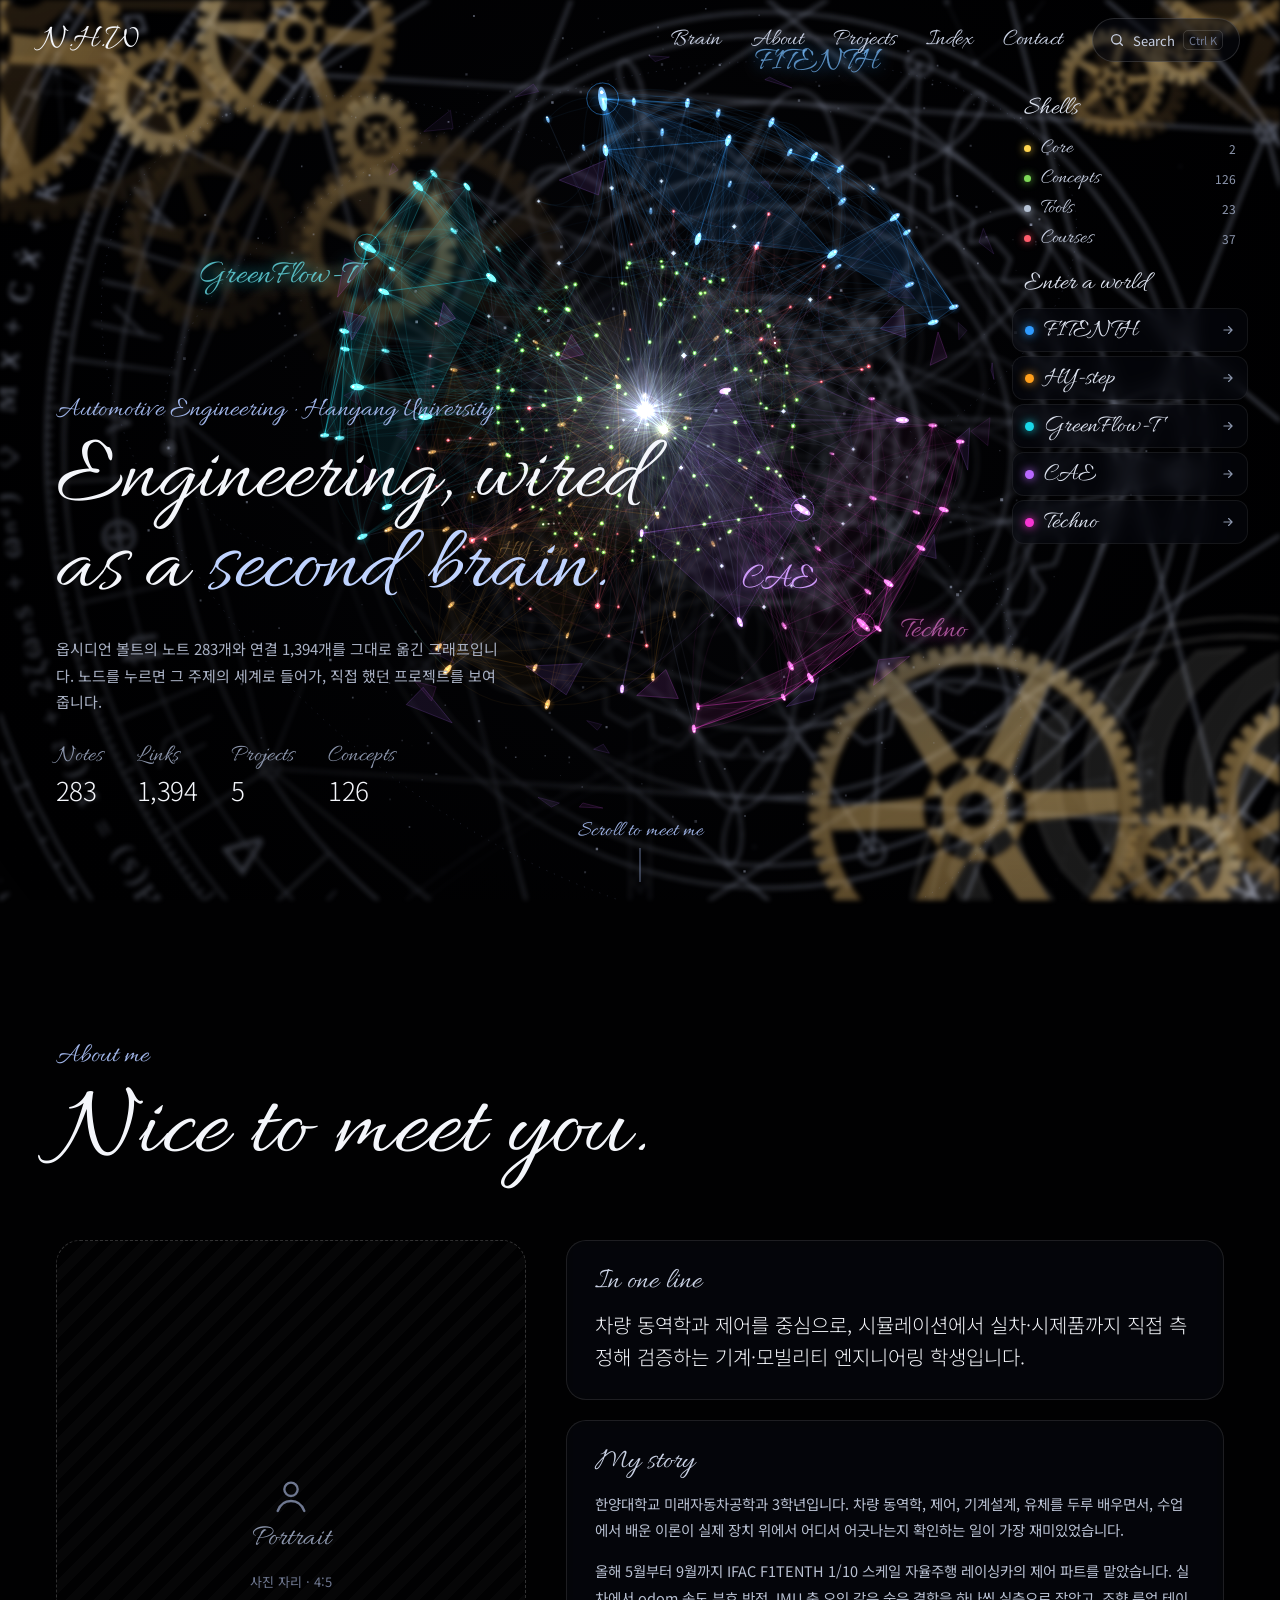
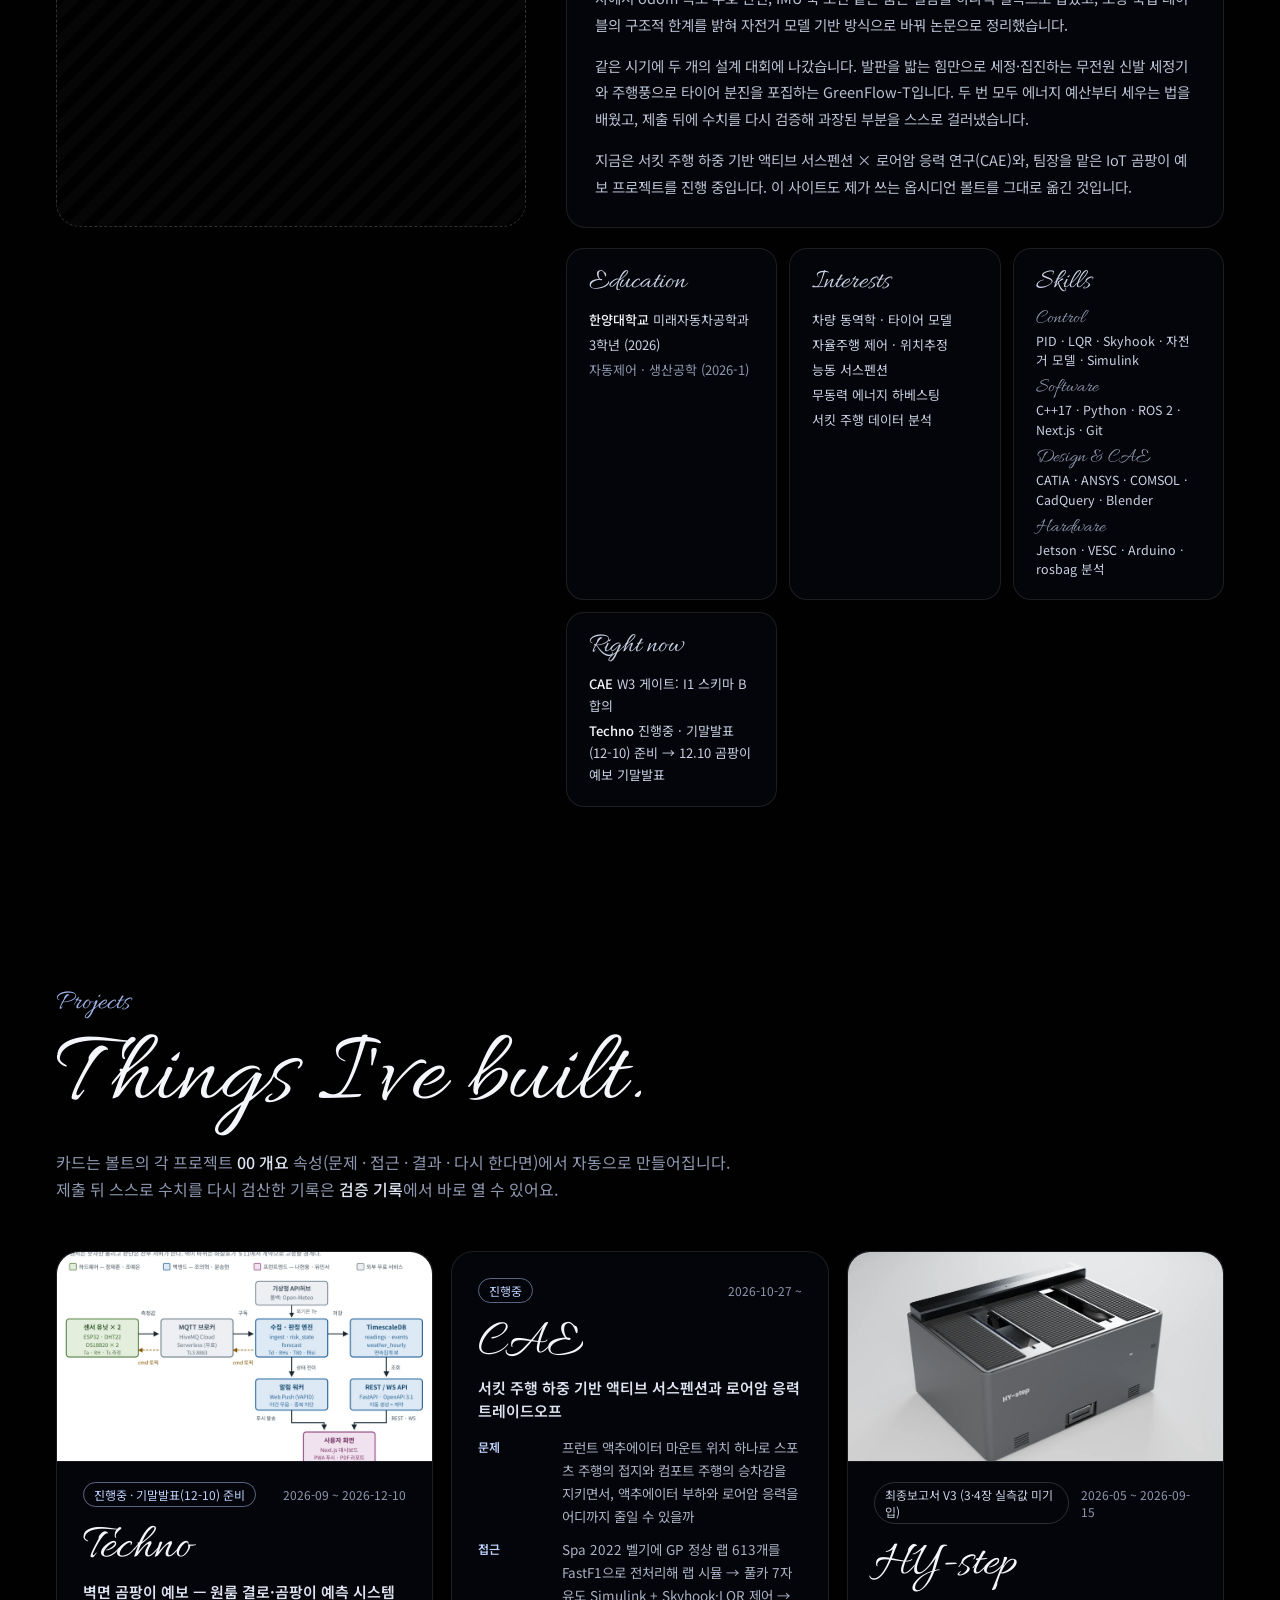
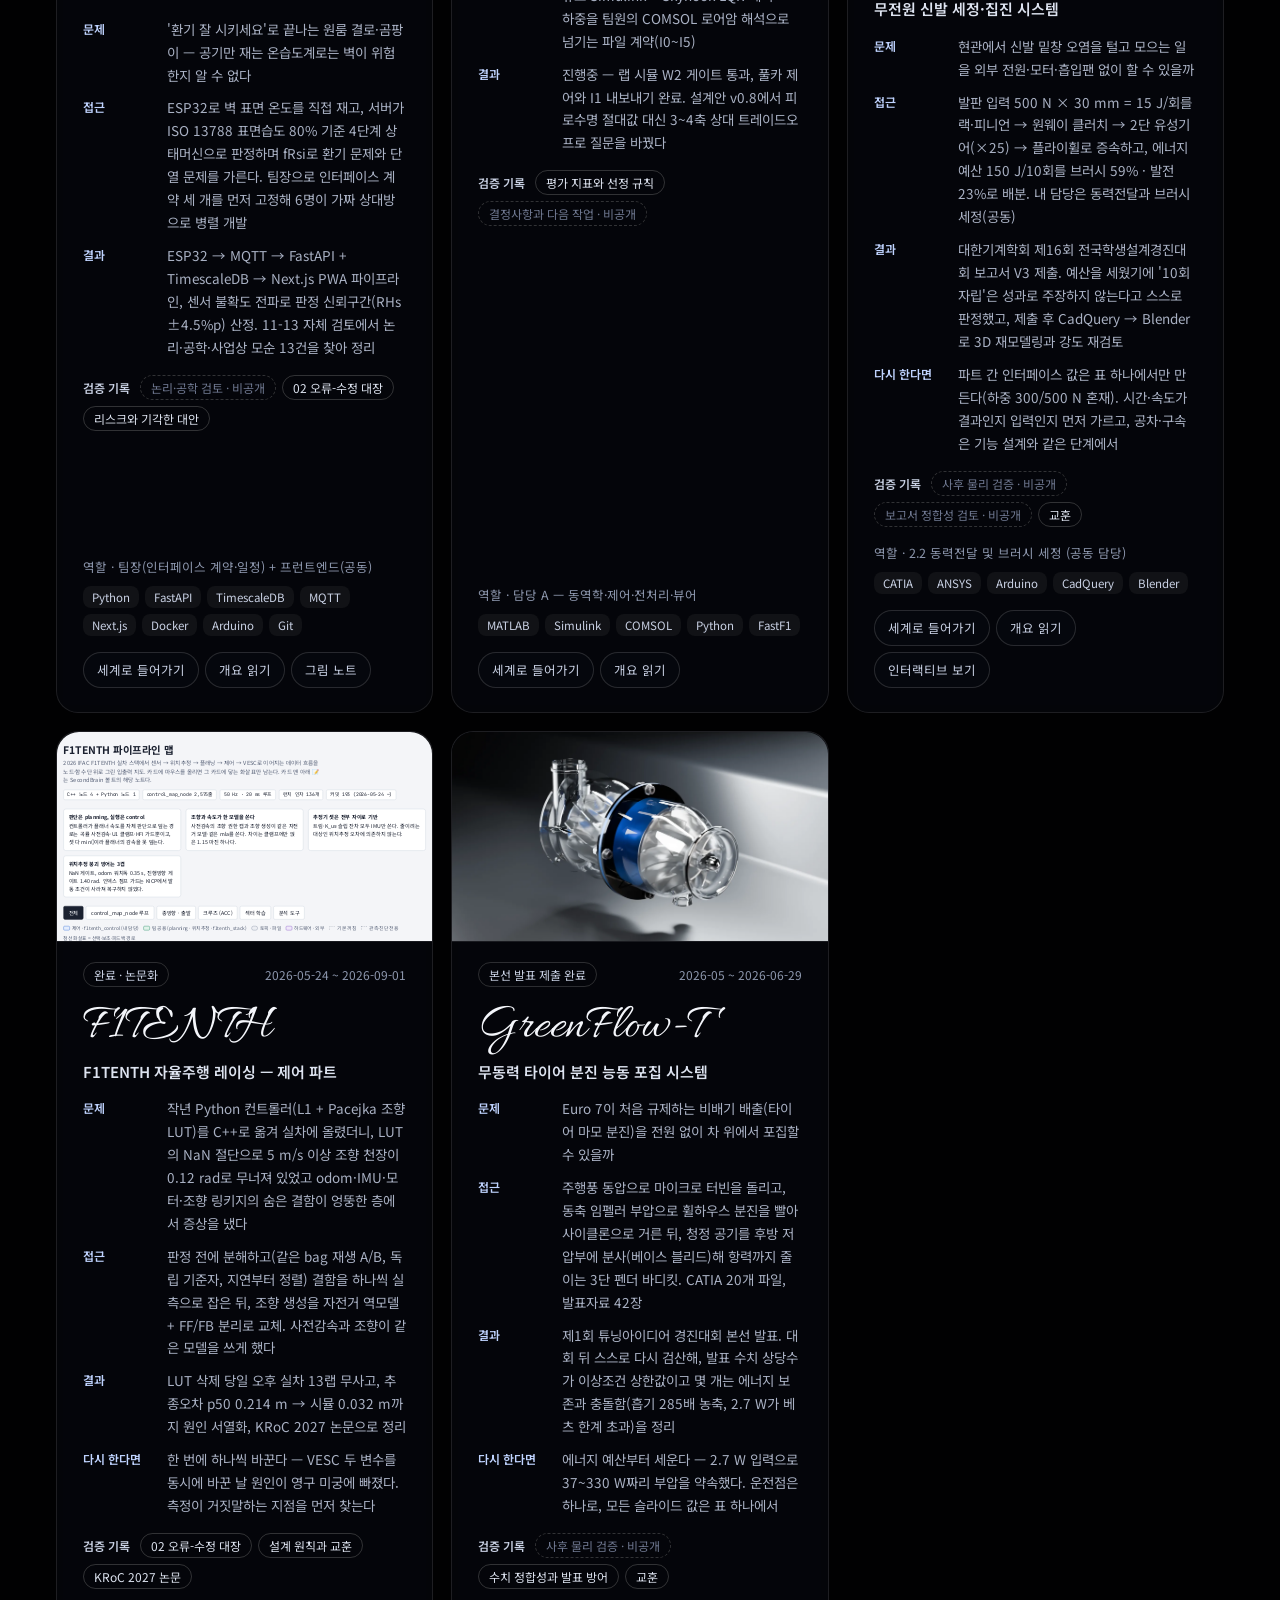
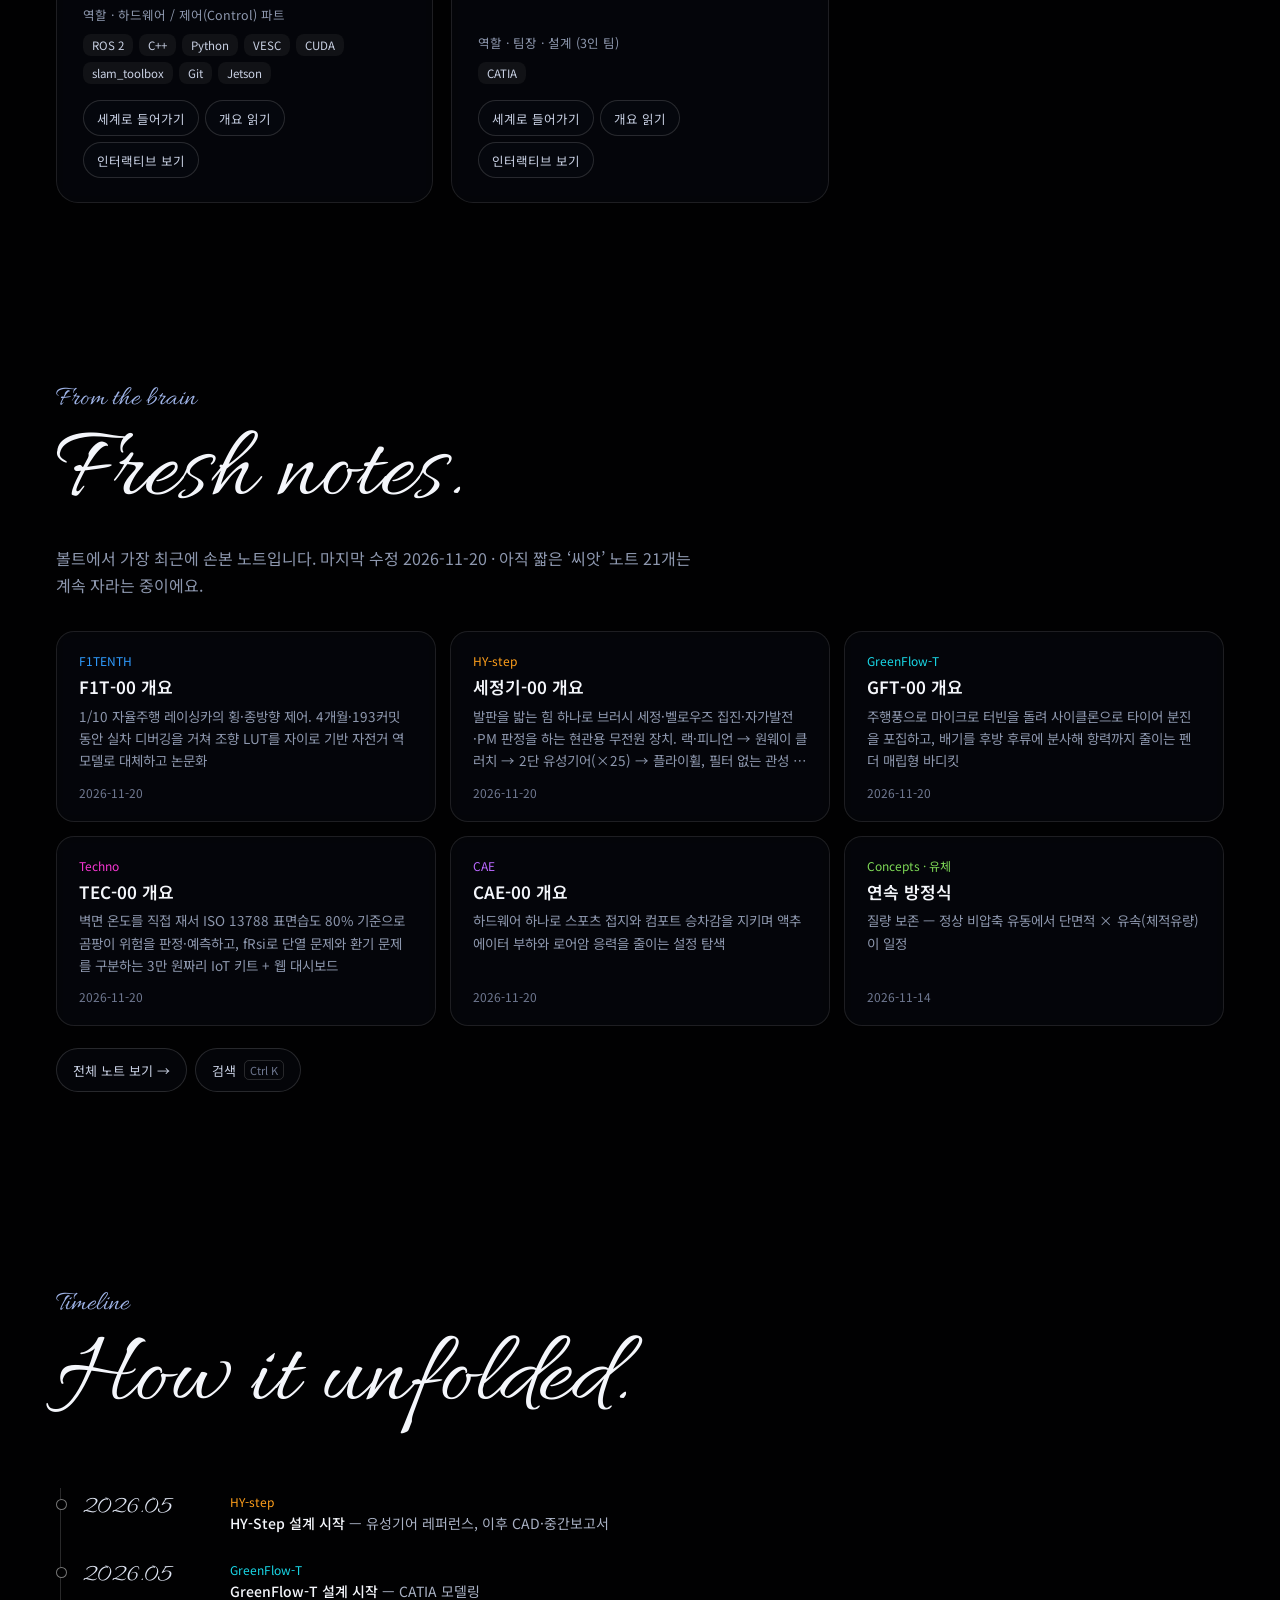
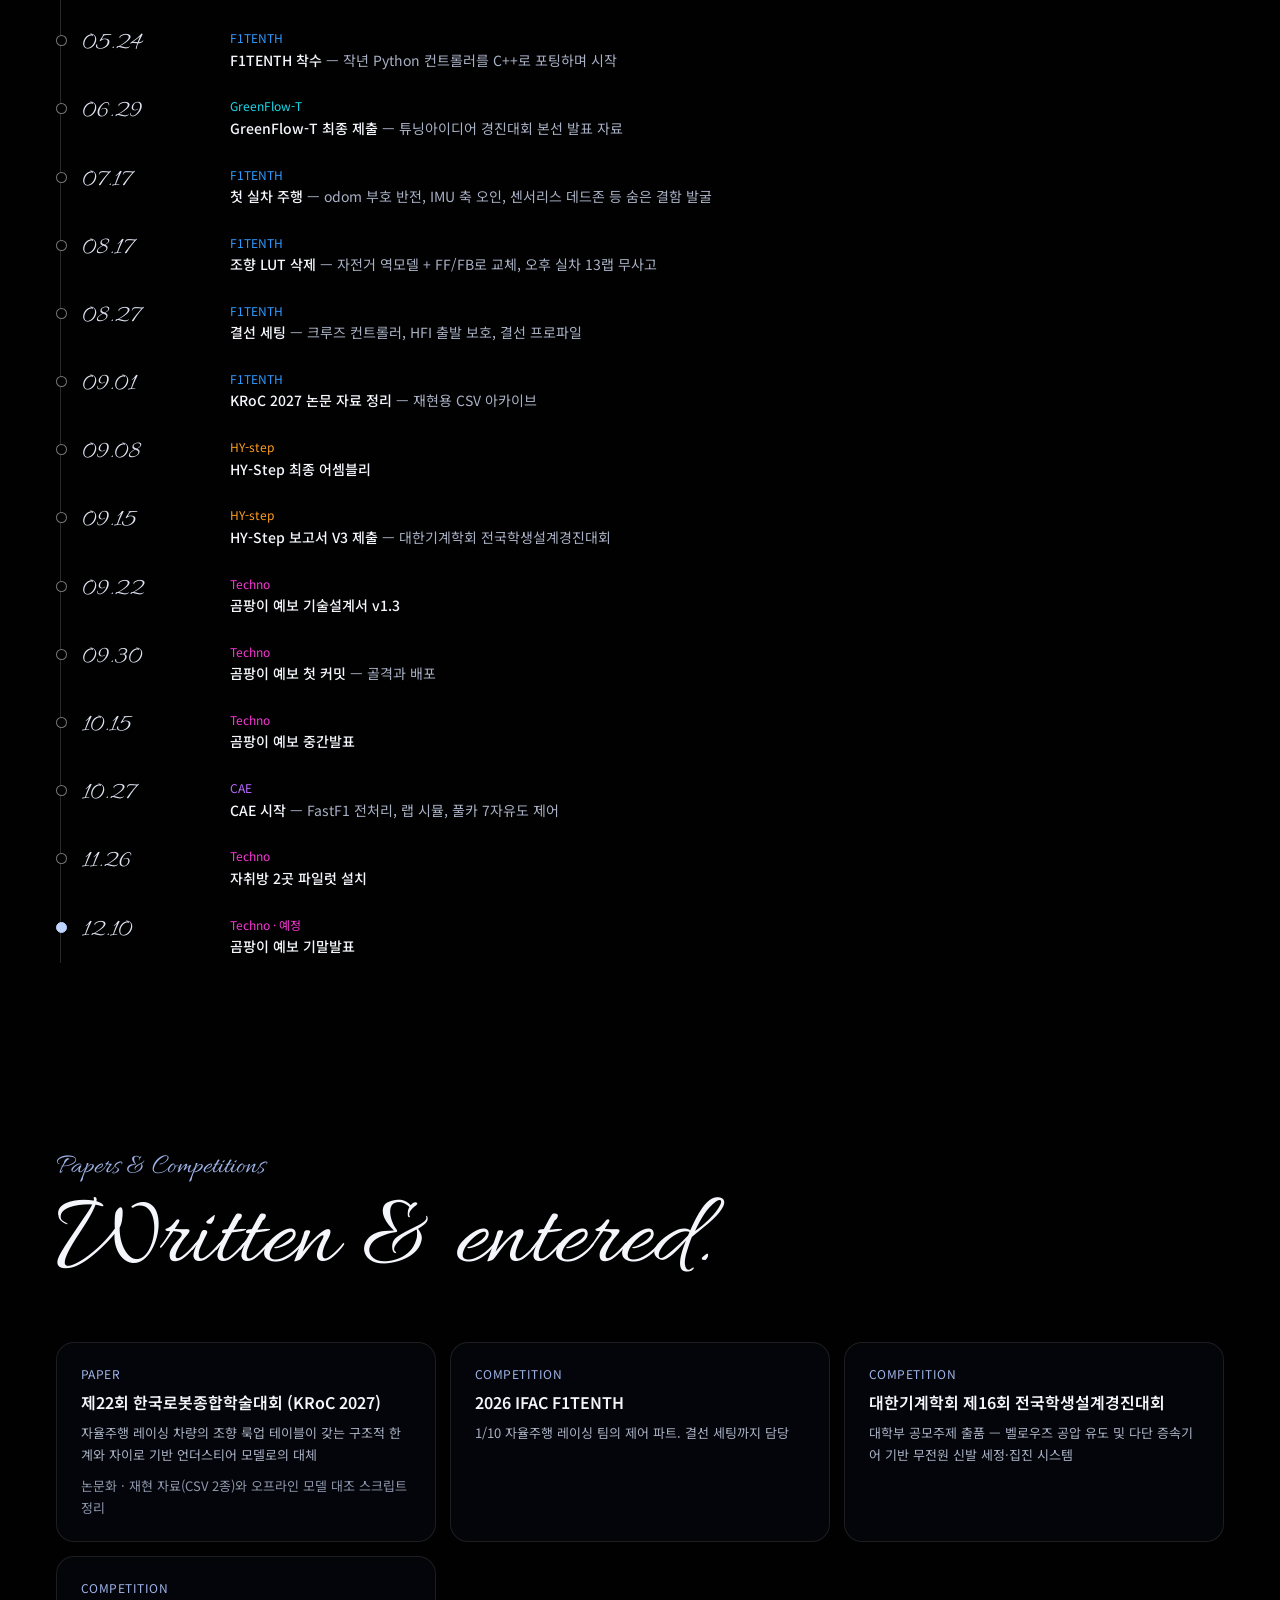
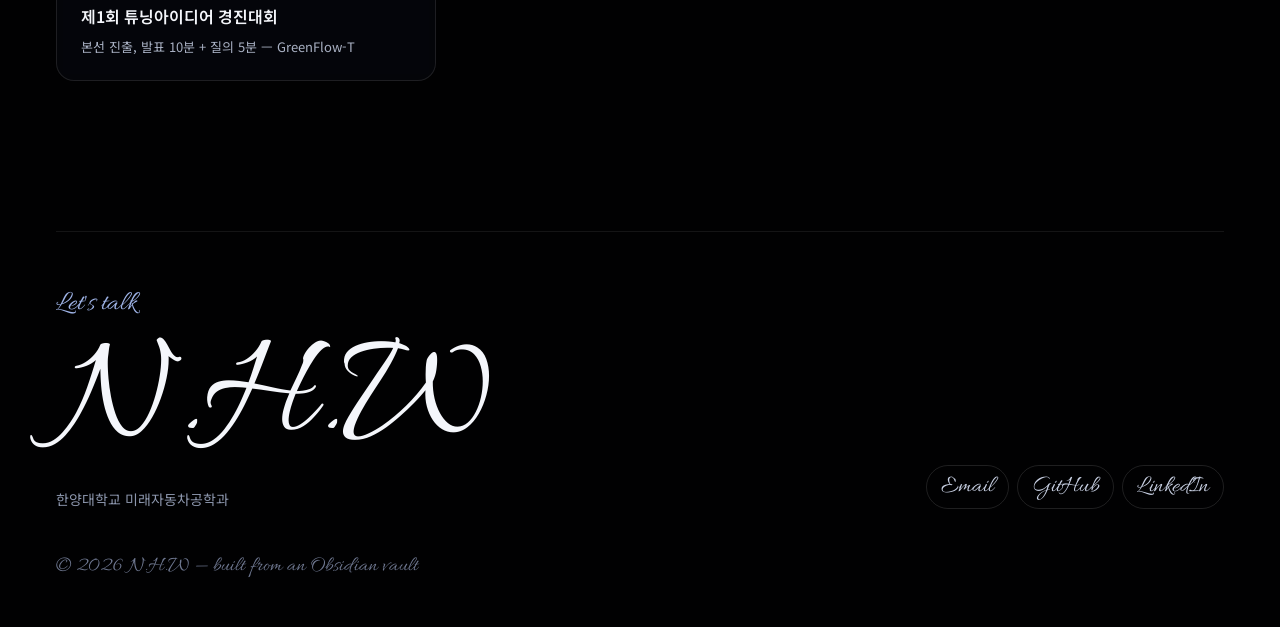
==== index.html @ 157ae83c "N.H.W 세컨드 브레인 사이트 첫 커밋 옵시디언 볼트를 옮긴 정적 사이트 (그래프 · 노트 리더 · 목록 · 검색 · 프로젝트 카드). 빌드 결과물(js/data.js, vaul" ====
<!doctype html>
<html lang="ko">
<head>
<meta charset="utf-8">
<meta name="viewport" content="width=device-width, initial-scale=1">
<title>N.H.W — Second Brain</title>
<link rel="icon" href="data:image/svg+xml,%3Csvg xmlns=%22http://www.w3.org/2000/svg%22 viewBox=%220 0 32 32%22%3E%3Ccircle cx=%2216%22 cy=%2216%22 r=%225%22 fill=%22%23BFD3FF%22/%3E%3C/svg%3E">
<meta name="description" content="옵시디언 세컨드 브레인을 그대로 옮긴 N.H.W의 포트폴리오">
<link rel="preconnect" href="https://fonts.googleapis.com">
<link rel="preconnect" href="https://fonts.gstatic.com" crossorigin>
<link rel="stylesheet" href="https://fonts.googleapis.com/css2?family=Allura&family=Sacramento&family=Parisienne&family=Italianno&family=Noto+Sans+KR:wght@300;400;500;600;700&display=swap">
<link rel="stylesheet" href="css/style.css">
</head>
<body>
<div class="page">

<section id="brain" class="brain">
  <canvas id="bg-canvas" aria-hidden="true"></canvas>
  <canvas id="brain-canvas" role="img" aria-label="세컨드 브레인 Shell Graph — 코어·개념·도구와 교과·프로젝트 네 겹의 구형 껍데기에 볼트 노트와 연결을 배치한 3D 그래프"></canvas>

  <header class="hdr" id="hdr">
    <a href="#brain" class="logo s">N.H.W</a>
    <nav aria-label="주요 메뉴" class="nav">
      <div class="nav-links s">
        <a class="navlink" href="#brain">Brain</a>
        <a class="navlink" href="#about">About</a>
        <a class="navlink" href="#projects">Projects</a>
        <a class="navlink" href="#/index">Index</a>
        <a class="navlink" href="#contact">Contact</a>
      </div>
      <button type="button" class="pill hsearch" data-search aria-label="노트 검색 (Ctrl+K)">
        <svg aria-hidden="true" width="16" height="16" viewBox="0 0 24 24" fill="none" stroke="currentColor" stroke-width="2" stroke-linecap="round"><circle cx="11" cy="11" r="7"></circle><path d="M20 20l-3.5-3.5"></path></svg>
        <span class="hs-t">Search</span><kbd>Ctrl K</kbd>
      </button>
    </nav>
  </header>

  <div class="hero-copy fadeable" id="hero">
    <p class="kicker s">Automotive Engineering · Hanyang University</p>
    <h1 class="hero-h1 s">Engineering, wired<br>as a <span class="accent">second brain.</span></h1>
    <p class="hero-p">옵시디언 볼트의 노트 <span data-stat="notes"></span>개와 연결 <span data-stat="links"></span>개를 그대로 옮긴 그래프입니다. 노드를 누르면 그 주제의 세계로 들어가, 직접 했던 프로젝트를 보여줍니다.</p>
    <dl class="stats">
      <div><dt class="s">Notes</dt><dd data-stat="notes"></dd></div>
      <div><dt class="s">Links</dt><dd data-stat="links"></dd></div>
      <div><dt class="s">Projects</dt><dd data-stat="projects"></dd></div>
      <div><dt class="s">Concepts</dt><dd data-stat="concepts"></dd></div>
    </dl>
  </div>

  <div class="legend fadeable" id="legend">
    <p class="legend-t s">Shells</p>
    <div id="shell-rows"></div>
    <p class="legend-t s" style="margin-top: 10px;">Enter a world</p>
    <div id="proj-rows" class="proj-rows"></div>
  </div>

  <a class="cue fadeable" id="cue" href="#about">
    <span class="s cue-t">Scroll to meet me</span>
    <span aria-hidden="true" class="cue-track"><span class="cue-line"></span></span>
  </a>

  <div class="world" id="world" hidden>
    <button type="button" class="pill wback" id="btn-back">
      <svg aria-hidden="true" width="16" height="16" viewBox="0 0 24 24" fill="none" stroke="currentColor" stroke-width="2" stroke-linecap="round" stroke-linejoin="round"><path d="M19 12H5M11 18l-6-6 6-6"></path></svg>
      <span class="s back-t">Back to the brain</span>
    </button>
    <aside class="wpanel" id="wpanel" aria-live="polite"></aside>
    <p class="whint s" id="whint"></p>
  </div>

  <button type="button" class="pill skip s" id="btn-skip" hidden>Skip intro →</button>
</section>

<section id="about" class="sec">
  <p class="kicker s">About me</p>
  <h2 class="sec-h2 s">Nice to meet you.</h2>
  <div class="about-grid">
    <figure class="ph portrait">
      <svg aria-hidden="true" width="40" height="40" viewBox="0 0 24 24" fill="none" stroke="currentColor" stroke-width="1.4" stroke-linecap="round" stroke-linejoin="round"><circle cx="12" cy="8" r="4"></circle><path d="M4 21c1.5-4 4.5-6 8-6s6.5 2 8 6"></path></svg>
      <figcaption class="s ph-label">Portrait</figcaption>
      <span class="ph-sub">사진 자리 · 4:5</span>
    </figure>
    <div class="about-col">
      <div class="panel box">
        <p class="s ph-label">In one line</p>
        <p class="big">차량 동역학과 제어를 중심으로, 시뮬레이션에서 실차·시제품까지 직접 측정해 검증하는 기계·모빌리티 엔지니어링 학생입니다.</p>
      </div>
      <div class="panel box tall">
        <p class="s ph-label">My story</p>
        <div class="body">
          <p>한양대학교 미래자동차공학과 3학년입니다. 차량 동역학, 제어, 기계설계, 유체를 두루 배우면서, 수업에서 배운 이론이 실제 장치 위에서 어디서 어긋나는지 확인하는 일이 가장 재미있었습니다.</p>
          <p>올해 5월부터 9월까지 IFAC F1TENTH 1/10 스케일 자율주행 레이싱카의 제어 파트를 맡았습니다. 실차에서 odom 속도 부호 반전, IMU 축 오인 같은 숨은 결함을 하나씩 실측으로 잡았고, 조향 룩업 테이블의 구조적 한계를 밝혀 자전거 모델 기반 방식으로 바꿔 논문으로 정리했습니다.</p>
          <p>같은 시기에 두 개의 설계 대회에 나갔습니다. 발판을 밟는 힘만으로 세정·집진하는 무전원 신발 세정기와 주행풍으로 타이어 분진을 포집하는 GreenFlow-T입니다. 두 번 모두 에너지 예산부터 세우는 법을 배웠고, 제출 뒤에 수치를 다시 검증해 과장된 부분을 스스로 걸러냈습니다.</p>
          <p>지금은 서킷 주행 하중 기반 액티브 서스펜션 × 로어암 응력 연구(CAE)와, 팀장을 맡은 IoT 곰팡이 예보 프로젝트를 진행 중입니다. 이 사이트도 제가 쓰는 옵시디언 볼트를 그대로 옮긴 것입니다.</p>
        </div>
      </div>
      <div class="cards">
        <div class="panel card">
          <p class="s ph-card">Education</p>
          <ul class="list">
            <li><b>한양대학교</b> 미래자동차공학과</li>
            <li>3학년 (2026)</li>
            <li class="dim">자동제어 · 생산공학 (2026-1)</li>
          </ul>
        </div>
        <div class="panel card">
          <p class="s ph-card">Interests</p>
          <ul class="list">
            <li>차량 동역학 · 타이어 모델</li>
            <li>자율주행 제어 · 위치추정</li>
            <li>능동 서스펜션</li>
            <li>무동력 에너지 하베스팅</li>
            <li>서킷 주행 데이터 분석</li>
          </ul>
        </div>
        <div class="panel card">
          <p class="s ph-card">Skills</p>
          <dl class="skills">
            <div><dt>Control</dt><dd>PID · LQR · Skyhook · 자전거 모델 · Simulink</dd></div>
            <div><dt>Software</dt><dd>C++17 · Python · ROS 2 · Next.js · Git</dd></div>
            <div><dt>Design &amp; CAE</dt><dd>CATIA · ANSYS · COMSOL · CadQuery · Blender</dd></div>
            <div><dt>Hardware</dt><dd>Jetson · VESC · Arduino · rosbag 분석</dd></div>
          </dl>
        </div>
        <div class="panel card">
          <p class="s ph-card">Right now</p>
          <ul class="list" id="now"></ul>
        </div>
      </div>
    </div>
  </div>
</section>

<section id="projects" class="sec">
  <p class="kicker s">Projects</p>
  <h2 class="sec-h2 s">Things I've built.</h2>
  <p class="proj-lead">카드는 볼트의 각 프로젝트 <b>00 개요</b> 속성(문제 · 접근 · 결과 · 다시 한다면)에서 자동으로 만들어집니다. 제출 뒤 스스로 수치를 다시 검산한 기록은 <b>검증 기록</b>에서 바로 열 수 있어요.</p>
  <div class="proj-grid" id="proj-grid"></div>
</section>

<section id="notes" class="sec">
  <p class="kicker s">From the brain</p>
  <h2 class="sec-h2 s">Fresh notes.</h2>
  <p class="fresh-lead" id="fresh-lead"></p>
  <div class="fresh" id="fresh"></div>
  <p class="fresh-more"><a class="pill" href="#/index">전체 노트 보기 →</a><button type="button" class="pill" data-search>검색 <kbd>Ctrl K</kbd></button></p>
</section>

<section id="timeline" class="sec">
  <p class="kicker s">Timeline</p>
  <h2 class="sec-h2 s">How it unfolded.</h2>
  <ol class="tl-list" id="tl-list"></ol>
</section>

<section id="awards" class="sec">
  <p class="kicker s">Papers &amp; Competitions</p>
  <h2 class="sec-h2 s">Written &amp; entered.</h2>
  <div class="aw-list">
    <article class="panel aw">
      <p class="aw-k">Paper</p>
      <h3>제22회 한국로봇종합학술대회 (KRoC 2027)</h3>
      <p>자율주행 레이싱 차량의 조향 룩업 테이블이 갖는 구조적 한계와 자이로 기반 언더스티어 모델로의 대체</p>
      <p class="dim">논문화 · 재현 자료(CSV 2종)와 오프라인 모델 대조 스크립트 정리</p>
    </article>
    <article class="panel aw">
      <p class="aw-k">Competition</p>
      <h3>2026 IFAC F1TENTH</h3>
      <p>1/10 자율주행 레이싱 팀의 제어 파트. 결선 세팅까지 담당</p>
    </article>
    <article class="panel aw">
      <p class="aw-k">Competition</p>
      <h3>대한기계학회 제16회 전국학생설계경진대회</h3>
      <p>대학부 공모주제 출품 — 벨로우즈 공압 유도 및 다단 증속기어 기반 무전원 신발 세정·집진 시스템</p>
    </article>
    <article class="panel aw">
      <p class="aw-k">Competition</p>
      <h3>제1회 튜닝아이디어 경진대회</h3>
      <p>본선 진출, 발표 10분 + 질의 5분 — GreenFlow-T</p>
    </article>
  </div>
</section>

<footer id="contact" class="sec foot">
  <div class="foot-row">
    <div>
      <p class="kicker s">Let's talk</p>
      <p class="foot-big s">N.H.W</p>
      <p class="foot-sub">한양대학교 미래자동차공학과</p>
    </div>
    <ul class="foot-links s">
      <li><a class="navlink bordered" href="#contact">Email</a></li>
      <li><a class="navlink bordered" href="https://github.com/tenmeneat" target="_blank" rel="noopener">GitHub</a></li>
      <li><a class="navlink bordered" href="#contact">LinkedIn</a></li>
    </ul>
  </div>
  <p class="copy s">© 2026 N.H.W — built from an Obsidian vault</p>
</footer>

</div>
<div class="reader" id="reader" role="dialog" aria-modal="true" hidden></div>
<script src="js/data.js"></script>
<script src="js/glyphs.js"></script>
<script src="js/engine.js"></script>
<script src="js/backdrop.js"></script>
<script src="js/app.js"></script>
<script src="js/reader.js"></script>
</body>
</html>
---- css/style.css ----
/* N.H.W — Second Brain
   --script / --k : 영문 필기체와 그 글자 크기 보정값 (js/app.js의 CONFIG.scriptFont로 바뀜) */
:root {
  --script: 'Allura', cursive;
  --k: 1;
  --accent: #BFD3FF;
  --bg: #010102;
  --ink: #F4F6FB;
  --ink-2: #DDE3F0;
  --ink-3: #C9D1E4;
  --muted: #8D97AE;
  --faint: #6F7891;
  --body: 'Noto Sans KR', sans-serif;
}
* { box-sizing: border-box; }
[hidden] { display: none !important; }
html { scroll-behavior: smooth; }
body { margin: 0; background: var(--bg); color: #E6E9F2; font-family: var(--body); -webkit-font-smoothing: antialiased; }
a { color: #E6E9F2; } a:hover { color: #fff; }
button { font: inherit; cursor: pointer; }
button:focus-visible, a:focus-visible { outline: 2px solid #BFD3FF; outline-offset: 3px; }
.s { font-family: var(--script); font-weight: 400; }
.page { width: 100%; }

/* ---------- hero ---------- */
.brain { position: relative; height: 100vh; min-height: 680px; max-height: 1100px; overflow: hidden; }
/* 배경 레이어 (기어 × 천문 다이얼 × 유선 × 터빈) — 흐리게: --bg-op 세기, --bg-blur 번짐 */
:root { --bg-op: 1; --bg-blur: 2.6px; }
#bg-canvas { position: fixed; inset: 0; z-index: -1; width: 100%; height: 100%; display: block; pointer-events: none; opacity: var(--bg-op); filter: blur(var(--bg-blur)); transition: opacity .6s ease; }
#brain-canvas { position: absolute; inset: 0; width: 100%; height: 100%; display: block; touch-action: pan-y; }
.hdr { position: absolute; top: 0; left: 0; right: 0; display: flex; align-items: center; justify-content: space-between; gap: 16px; padding: 18px 40px; transition: opacity 700ms ease; z-index: 3; }
.logo { display: inline-flex; align-items: center; min-height: 44px; text-decoration: none; color: var(--ink); font-size: calc(var(--k) * 34px); line-height: 1; }
.nav { display: flex; align-items: center; gap: 8px; }
.nav-links { display: flex; gap: 2px; font-size: calc(var(--k) * 24px); }
.navlink { display: inline-flex; align-items: center; min-height: 44px; padding: 0 14px; border-radius: 999px; color: var(--ink-3); text-decoration: none; transition: color .2s ease, background .2s ease; }
.navlink:hover { color: #fff; background: rgba(255,255,255,.06); }
.navlink.bordered { border: 1px solid rgba(255,255,255,0.12); }
.pill { display: inline-flex; align-items: center; gap: 8px; min-height: 44px; padding: 0 16px; border-radius: 999px; background: rgba(8,10,18,0.55); border: 1px solid rgba(255,255,255,0.14); color: var(--ink-3); font-size: 13px; transition: border-color .2s ease, color .2s ease; }
.pill:hover { border-color: rgba(255,255,255,.42); color: #fff; }

.fadeable { transition: opacity 700ms ease, transform 900ms cubic-bezier(.2,.7,.2,1); }
.fadeable:not(.is-hidden) { transition-delay: .45s; }   /* 나타날 때만 지연: 월드에서 돌아올 때 그래프가 먼저 돌아온 뒤 문구가 떠오른다 */
.is-hidden { opacity: 0 !important; pointer-events: none !important; }
.hero-copy { position: absolute; left: 56px; bottom: 92px; max-width: 700px; pointer-events: none; z-index: 2; }
.hero-copy.is-hidden { transform: translateY(16px); }
.kicker { margin: 0 0 6px; font-size: calc(var(--k) * 28px); line-height: 1.2; color: #9FB4E8; }
.hero-h1 { margin: 0; font-size: calc(var(--k) * 92px); line-height: 0.98; color: var(--ink); }
.accent { color: var(--accent); }
.hero-p { margin: 22px 0 0; max-width: 450px; font-size: 15px; line-height: 1.75; color: #A9B1C4; }
.stats { margin: 26px 0 0; display: flex; gap: 34px; }
.stats dt { font-size: calc(var(--k) * 24px); color: var(--muted); }
.stats dd { margin: 0; font-size: 26px; font-weight: 300; letter-spacing: -0.02em; color: var(--ink); }

.legend { position: absolute; top: 92px; right: 32px; width: 236px; display: flex; flex-direction: column; gap: 4px; z-index: 2; }
.legend-t { margin: 0 0 4px 12px; font-size: calc(var(--k) * 26px); color: var(--ink-2); }
.srow { display: flex; align-items: center; gap: 10px; min-height: 30px; padding: 0 12px; font-size: 12px; color: var(--muted); }
.srow .lab { flex: 1; font-family: var(--script); font-size: calc(var(--k) * 21px); color: var(--ink-3); }
.dot { flex: none; width: 7px; height: 7px; border-radius: 50%; }
.proj-rows { display: flex; flex-direction: column; gap: 4px; }
.lrow { display: flex; align-items: center; gap: 10px; min-height: 44px; padding: 0 12px; border-radius: 12px; background: rgba(8,10,18,0.45); border: 1px solid rgba(255,255,255,0.07); color: var(--ink-2); text-align: left; backdrop-filter: blur(8px); -webkit-backdrop-filter: blur(8px); transition: background .2s ease, border-color .2s ease; }
.lrow:hover { background: rgba(255,255,255,.07); border-color: rgba(255,255,255,.22); }
.lrow .lab { flex: 1; font-family: var(--script); font-size: calc(var(--k) * 25px); line-height: 1; }

.cue { position: absolute; left: 50%; bottom: 18px; transform: translateX(-50%); display: flex; flex-direction: column; align-items: center; gap: 6px; min-height: 44px; text-decoration: none; color: #9FB4E8; z-index: 2; }
.cue-t { font-size: calc(var(--k) * 22px); line-height: 1; }
.cue-track { position: relative; width: 1px; height: 34px; background: rgba(159,180,232,0.18); overflow: hidden; }
.cue-line { position: absolute; inset: 0; background: #9FB4E8; animation: cue 2.2s ease-in-out infinite; }
@keyframes cue { 0% { transform: scaleY(0); transform-origin: top; } 45% { transform: scaleY(1); transform-origin: top; } 55% { transform: scaleY(1); transform-origin: bottom; } 100% { transform: scaleY(0); transform-origin: bottom; } }

.skip { position: absolute; right: 32px; bottom: 28px; padding: 0 20px; background: transparent; border-color: rgba(255,255,255,0.16); color: #A9B1C4; font-size: calc(var(--k) * 23px); z-index: 3; }

/* ---------- world ---------- */
.world { position: absolute; inset: 0; pointer-events: none; z-index: 2; animation: wfade .9s cubic-bezier(.2,.7,.2,1) both; }
.world[hidden] { display: none; }
.world.leave { animation: wleave .4s ease both; pointer-events: none; }
@keyframes wleave { from { opacity: 1; transform: none; } to { opacity: 0; transform: translateY(-8px); } }
@keyframes wfade { from { opacity: 0; transform: translateY(10px); } to { opacity: 1; transform: none; } }
.wback { position: absolute; top: 88px; left: 36px; gap: 10px; padding: 0 18px 0 14px; background: rgba(8,10,18,0.6); border-color: rgba(255,255,255,0.16); color: var(--ink-2); pointer-events: auto; backdrop-filter: blur(10px); -webkit-backdrop-filter: blur(10px); }
.back-t { font-size: calc(var(--k) * 23px); line-height: 1; }
.wpanel { position: absolute; left: 36px; top: 148px; bottom: 32px; width: 430px; overflow: auto; padding: 28px 28px 32px; border-radius: 22px; background: rgba(7,9,16,0.62); border: 1px solid rgba(255,255,255,0.08); pointer-events: auto; backdrop-filter: blur(18px); -webkit-backdrop-filter: blur(18px); }
.wpanel::-webkit-scrollbar { width: 6px; } .wpanel::-webkit-scrollbar-thumb { background: rgba(255,255,255,.14); border-radius: 3px; }
.wk { margin: 0; display: flex; align-items: center; gap: 10px; font-family: var(--script); font-size: calc(var(--k) * 28px); line-height: 1.1; }
.wk .dot { width: 8px; height: 8px; }
.wk .kd { font-family: var(--body); font-size: 13px; letter-spacing: 0.02em; color: var(--muted); }
.wscript { margin: 8px 0 0; font-family: var(--script); font-size: calc(var(--k) * 64px); line-height: 0.95; color: var(--ink); }
.wtitle { margin: 12px 0 0; font-size: 21px; font-weight: 600; line-height: 1.4; letter-spacing: -0.01em; color: var(--ink); }
.wsum { margin: 12px 0 0; font-size: 14px; line-height: 1.75; color: #B3BBCD; }
.meta { margin: 20px 0 0; }
.meta div { display: flex; justify-content: space-between; gap: 18px; padding: 11px 0; border-top: 1px solid rgba(255,255,255,0.07); font-size: 13px; }
.meta dt { flex: none; font-family: var(--script); font-size: calc(var(--k) * 22px); line-height: 1; color: var(--muted); }
.meta dd { margin: 0; text-align: right; line-height: 1.55; color: var(--ink-2); }
.sub { margin: 22px 0 8px; font-family: var(--script); font-size: calc(var(--k) * 28px); line-height: 1; color: var(--ink-2); }
.subnote { margin: -2px 0 12px; font-size: 12px; line-height: 1.6; color: var(--muted); }
.secs { display: flex; flex-direction: column; gap: 6px; }
.sechead.secrow { border: 1px solid rgba(255,255,255,0.06); border-radius: 14px; background: rgba(255,255,255,0.02); transition: background .2s ease, border-color .2s ease; }
.sechead.secrow:hover { background: rgba(255,255,255,0.06); border-color: rgba(255,255,255,0.22); }
/* 패널 내용 전환 / 줌인 중 패널 */
.wpanel { transition: opacity .35s ease; }
.wpanel.pout { opacity: 0; }
.wpanel.pin { animation: pin .6s cubic-bezier(.2,.7,.2,1) both; }
@keyframes pin { from { opacity: 0; transform: translateY(8px); } to { opacity: 1; transform: none; } }
/* 노트 카드 (섹션 행성 안) */
.ncards { display: flex; flex-direction: column; gap: 8px; }
.ncard { display: flex; flex-direction: column; gap: 4px; width: 100%; padding: 12px 14px; border-radius: 14px; text-align: left; color: var(--ink-2); background: rgba(255,255,255,0.03); border: 1px solid rgba(255,255,255,0.08); transition: border-color .2s ease, background .2s ease; }
.ncard:hover { border-color: rgba(255,255,255,.3); }
.ncard.on { border-color: var(--c, #fff); background: rgba(255,255,255,0.07); }
.ncard .nt { font-size: 13.5px; font-weight: 500; line-height: 1.45; color: var(--ink); }
.ncard .ns { font-size: 12px; line-height: 1.6; color: var(--muted); }
.ncard .nl { font-size: 11px; color: var(--faint); }
.sechead { display: flex; align-items: center; gap: 10px; width: 100%; min-height: 46px; padding: 0 14px; border: 0; background: transparent; color: #E6E9F2; text-align: left; font-size: 14px; }
.sechead .no { width: 30px; font-family: var(--script); font-size: calc(var(--k) * 24px); line-height: 1; }
.sechead .nm { flex: 1; font-weight: 500; }
.sechead .ct { font-size: 12px; color: var(--muted); }
.notes { display: flex; flex-wrap: wrap; gap: 6px; padding: 0 12px 12px; }
.note { padding: 6px 10px; border-radius: 9px; background: rgba(255,255,255,0.05); font-size: 12px; line-height: 1.4; color: var(--ink-3); }
.chips { display: flex; flex-wrap: wrap; gap: 6px; }
.chip { display: inline-flex; align-items: center; gap: 7px; min-height: 36px; padding: 0 11px; border-radius: 10px; font-size: 12px; color: var(--ink-3); background: rgba(255,255,255,0.04); border: 1px solid rgba(255,255,255,0.09); transition: border-color .2s ease, color .2s ease; }
.chip:hover { border-color: rgba(255,255,255,.4); color: #fff; }
.chip .dot { width: 6px; height: 6px; }
.pcards { display: flex; flex-direction: column; gap: 8px; }
.pcard { display: flex; flex-direction: column; gap: 6px; width: 100%; padding: 14px 16px; border-radius: 16px; background: rgba(255,255,255,0.035); border: 1px solid rgba(255,255,255,0.08); color: #E6E9F2; text-align: left; transition: border-color .25s ease, transform .25s ease; }
.pcard:hover { border-color: rgba(255,255,255,.3); transform: translateY(-2px); }
.pcard .row { display: flex; align-items: center; gap: 10px; width: 100%; }
.pcard .lab { flex: 1; font-family: var(--script); font-size: calc(var(--k) * 32px); line-height: 1.05; color: var(--ink); }
.pcard .wt { font-size: 11px; color: var(--muted); }
.pcard .dot { width: 9px; height: 9px; }
.pcard .tt { font-size: 13px; font-weight: 500; line-height: 1.5; color: var(--ink-2); }
.pcard .wh { font-size: 12px; color: var(--muted); }
.whint { position: absolute; right: 36px; bottom: 28px; margin: 0; font-size: calc(var(--k) * 24px); color: var(--muted); }

/* ---------- about ---------- */
.sec { padding: 140px 56px 110px; max-width: 1320px; margin: 0 auto; }
.sec-h2 { margin: 4px 0 0; font-size: calc(var(--k) * 104px); line-height: 1; color: var(--ink); }
.about-grid { margin-top: 56px; display: grid; grid-template-columns: minmax(0, 5fr) minmax(0, 7fr); gap: 40px; align-items: start; }
.about-col { display: flex; flex-direction: column; gap: 20px; }
.ph { border: 1px dashed rgba(255,255,255,0.18); background-image: repeating-linear-gradient(135deg, rgba(255,255,255,.025) 0 10px, transparent 10px 20px); }
.portrait { margin: 0; aspect-ratio: 4 / 5; border-radius: 24px; display: flex; flex-direction: column; align-items: center; justify-content: center; gap: 8px; color: var(--faint); }
.box { padding: 26px 28px; border-radius: 20px; }
.box.tall { min-height: 200px; }
.ph-label { margin: 0; font-size: calc(var(--k) * 30px); line-height: 1; color: var(--ink-3); }
.portrait .ph-label { color: var(--muted); }
.ph-big { margin: 10px 0 0; font-size: 22px; font-weight: 300; line-height: 1.5; color: var(--faint); }
.ph-body { margin: 12px 0 0; font-size: 15px; line-height: 1.8; color: var(--faint); }
.ph-sub { margin: 10px 0 0; font-size: 13px; color: var(--faint); }
.cards { display: grid; grid-template-columns: repeat(auto-fit, minmax(180px, 1fr)); gap: 12px; }
.card { padding: 20px 22px; border-radius: 18px; min-height: 132px; }
.ph-card { margin: 0; font-size: calc(var(--k) * 28px); line-height: 1; color: var(--ink-3); }
.timeline { margin-top: 40px; }
.tl { position: relative; margin: 34px 8px 12px; height: 1px; background: rgba(255,255,255,0.14); }
.tl span { position: absolute; top: -4px; width: 9px; height: 9px; border-radius: 50%; border: 1px solid rgba(255,255,255,0.4); background: var(--bg); }

/* ---------- filled content ---------- */
.sec + .sec:not(.foot) { padding-top: 70px; }
.panel { border: 1px solid rgba(255,255,255,0.1); background: rgba(8,10,18,0.5); backdrop-filter: blur(10px); -webkit-backdrop-filter: blur(10px); }
.big { margin: 12px 0 0; font-size: 20px; font-weight: 300; line-height: 1.6; color: var(--ink); }
.body { margin-top: 14px; }
.body p { margin: 0 0 14px; font-size: 14.5px; line-height: 1.85; color: #B8C0D2; }
.body p:last-child { margin-bottom: 0; }
.list { list-style: none; margin: 12px 0 0; padding: 0; font-size: 13px; line-height: 1.7; color: var(--ink-3); }
.list li + li { margin-top: 3px; }
.list b { font-weight: 500; color: var(--ink); }
.dim { color: var(--muted); }
.skills { margin: 12px 0 0; display: flex; flex-direction: column; gap: 9px; }
.skills dt { font-family: var(--script); font-size: calc(var(--k) * 20px); line-height: 1; color: var(--muted); }
.skills dd { margin: 2px 0 0; font-size: 12.5px; line-height: 1.55; color: var(--ink-3); }
.cards { grid-template-columns: repeat(auto-fit, minmax(210px, 1fr)); }

.proj-grid { margin-top: 48px; display: grid; grid-template-columns: repeat(auto-fit, minmax(340px, 1fr)); gap: 18px; }
.proj { display: flex; flex-direction: column; padding: 26px 26px 24px; border-radius: 22px; transition: border-color .25s ease, transform .25s ease; }
.proj:hover { border-color: rgba(255,255,255,.28); transform: translateY(-3px); }
.proj header { display: flex; justify-content: space-between; align-items: center; gap: 12px; font-size: 12px; }
.status { padding: 3px 10px; border-radius: 999px; border: 1px solid rgba(255,255,255,.16); color: var(--ink-3); }
.status.live { border-color: rgba(159,180,232,.55); color: var(--accent); }
.when { color: var(--muted); }
.proj h3 { margin: 16px 0 0; font-size: calc(var(--k) * 50px); line-height: 1; font-weight: 400; color: var(--ink); }
.ptitle { margin: 8px 0 0; font-size: 15px; font-weight: 600; line-height: 1.5; color: var(--ink-2); }
.pdesc { margin: 10px 0 0; font-size: 13.5px; line-height: 1.75; color: #A9B1C4; }
.hl { margin: 14px 0 0; padding: 0 0 0 18px; font-size: 13px; line-height: 1.7; color: var(--ink-3); }
.hl li + li { margin-top: 4px; }
.hl b { font-weight: 500; color: var(--accent); }
.role { margin: auto 0 0; padding-top: 16px; font-size: 12.5px; color: var(--muted); }
.tags { margin: 10px 0 0; display: flex; flex-wrap: wrap; gap: 6px; }
.tags span { padding: 3px 9px; border-radius: 8px; background: rgba(255,255,255,.05); font-size: 11.5px; color: var(--ink-3); }

.proj-lead { max-width: 680px; margin: 18px 0 0; color: var(--muted); line-height: 1.7; }
.proj-lead b { color: var(--ink-2); font-weight: 500; }
.pcover { position: relative; display: block; margin: -26px -26px 20px; height: 210px; overflow: hidden; border-radius: 22px 22px 0 0; background: #05070C; border-bottom: 1px solid rgba(255,255,255,.08); }
.pcover img { width: 100%; height: 100%; object-fit: cover; transition: transform .5s ease; }
.proj:hover .pcover img { transform: scale(1.03); }
.pcover iframe { position: absolute; top: 0; left: 0; width: 250%; height: 250%; border: 0; transform: scale(.4); transform-origin: 0 0; pointer-events: none; }
.pcover-a { position: absolute; inset: 0; }
.flow { margin: 14px 0 0; display: flex; flex-direction: column; gap: 10px; }
.flow div { display: grid; grid-template-columns: 74px 1fr; gap: 10px; }
.flow dt { font-size: 12px; font-weight: 600; color: var(--accent); padding-top: 2px; }
.flow dd { margin: 0; font-size: 13.5px; line-height: 1.7; color: #A9B1C4; }
.vrow { display: flex; flex-wrap: wrap; align-items: center; gap: 6px; margin: 16px 0 0; }
.vk { font-size: 12px; font-weight: 600; color: var(--ink-3); margin-right: 4px; }
.vchip { padding: 3px 10px; border-radius: 999px; font-size: 12px; text-decoration: none; color: var(--ink-2); border: 1px solid rgba(255,255,255,.18); }
a.vchip:hover { border-color: var(--accent); color: #fff; }
.vchip.priv { color: var(--faint); border-style: dashed; cursor: help; }
.pact { display: flex; flex-wrap: wrap; gap: 6px; margin: 16px 0 0; }
.pact .pill { min-height: 36px; padding: 0 13px; font-size: 12.5px; text-decoration: none; }
.tl-p { display: block; font-size: 12px; }
.tl-list { list-style: none; margin: 48px 0 0; padding: 0 0 0 26px; position: relative; max-width: 820px; }
.tl-list::before { content: ""; position: absolute; left: 4px; top: 8px; bottom: 8px; width: 1px; background: rgba(255,255,255,.16); }
.tl-list li { position: relative; display: grid; grid-template-columns: 130px 1fr; gap: 18px; padding: 12px 0; }
.tl-list li::before { content: ""; position: absolute; left: -26px; top: 19px; width: 9px; height: 9px; border-radius: 50%; border: 1px solid rgba(255,255,255,.45); background: var(--bg); }
.tl-list li.next::before { border-color: var(--accent); background: var(--accent); }
.tl-list time { font-family: var(--script); font-size: calc(var(--k) * 26px); line-height: 1.2; color: var(--ink-2); }
.tl-list p { margin: 0; font-size: 14px; line-height: 1.7; color: #A9B1C4; }
.tl-list b { font-weight: 500; color: var(--ink); }

.aw-list { margin-top: 48px; display: grid; grid-template-columns: repeat(auto-fit, minmax(300px, 1fr)); gap: 14px; }
.aw { padding: 22px 24px; border-radius: 18px; }
.aw-k { margin: 0; font-size: 12px; letter-spacing: .04em; text-transform: uppercase; color: #9FB4E8; }
.aw h3 { margin: 8px 0 0; font-size: 16px; font-weight: 600; line-height: 1.5; color: var(--ink); }
.aw p:not(.aw-k) { margin: 8px 0 0; font-size: 13px; line-height: 1.7; color: #A9B1C4; }
.aw p.dim { color: var(--muted); }

.foot { padding-top: 40px; padding-bottom: 48px; }
.foot-row { border-top: 1px solid rgba(255,255,255,0.08); padding-top: 56px; display: flex; flex-wrap: wrap; align-items: flex-end; justify-content: space-between; gap: 32px; }
.foot-big { margin: 0; font-size: calc(var(--k) * 150px); line-height: 1; color: var(--ink); }
.foot-sub { margin: 12px 0 0; font-size: 14px; color: var(--muted); }
.foot-links { list-style: none; margin: 0; padding: 0; display: flex; flex-wrap: wrap; gap: 8px; font-size: calc(var(--k) * 24px); }
.copy { margin: 44px 0 0; font-size: calc(var(--k) * 21px); color: var(--faint); }

/* ---------- note reader (#/note/…) — 읽기용이라 필기체 없이 차분하게 ---------- */
html.rd-on { overflow: hidden; }
.rd-open { margin-top: 18px; text-decoration: none; }
.reader { position: fixed; inset: 0; z-index: 10; overflow-y: auto; background: rgba(5,6,11,0.94); backdrop-filter: blur(14px); -webkit-backdrop-filter: blur(14px); animation: wfade .35s ease both; }
.rd-in { position: relative; display: grid; grid-template-columns: minmax(0, 720px) 260px; justify-content: center; gap: 56px; padding: 92px 32px 120px; }
.rd-bar { position: fixed; top: 20px; left: 24px; z-index: 1; display: flex; gap: 8px; }
.rd-bar .pill { text-decoration: none; background: rgba(8,10,18,0.85); }
kbd { font: 11px var(--body); color: var(--faint); border: 1px solid rgba(255,255,255,.14); border-radius: 5px; padding: 1px 5px; }
.hsearch { margin-left: 8px; }

/* 전체 목록 (#/index) */
.ix .rd-doc { grid-column: 1 / -1; width: 100%; max-width: 1000px; justify-self: center; }
.ix-lead { color: var(--muted); }
.ix-find { margin-left: 6px; padding: 2px 10px; border-radius: 999px; border: 1px solid rgba(255,255,255,.14); background: none; color: var(--accent); font-size: 13px; }
.ix-find:hover { border-color: var(--accent); }
.ix-jumps { margin: 4px 0 8px; }
.ix-jumps .chip { font-size: 12.5px; }
.ix-c { color: var(--faint); font-weight: 400; font-size: .85em; }
.ix-g { scroll-margin-top: 80px; }
.ix-g h2 { display: flex; align-items: center; gap: 10px; }
.ix-g h2 .dot, .ix-p .dot { width: 9px; height: 9px; border-radius: 50%; }
.ix-g h3 { scroll-margin-top: 80px; }
.ix-p { display: flex; align-items: baseline; gap: 10px; flex-wrap: wrap; }
.ix-pt { font-size: 14px; font-weight: 400; color: var(--muted); }
.ix-sec { margin: 14px 0 4px !important; font-size: 12.5px; color: var(--faint); letter-spacing: .02em; }
.ix-list { display: grid; grid-template-columns: repeat(auto-fill, minmax(300px, 1fr)); gap: 2px 18px; margin-bottom: 8px; }
.rd-body .ix-row { display: flex; flex-direction: column; gap: 1px; padding: 8px 10px; margin: 0 -10px; border: 0; border-radius: 10px; color: var(--ink); text-decoration: none; }
.rd-body .ix-row:hover { background: rgba(255,255,255,.05); }
.ix-n { font-size: 14.5px; font-weight: 500; line-height: 1.5; }
.ix-s { font-size: 12.5px; line-height: 1.5; color: var(--muted); overflow: hidden; display: -webkit-box; -webkit-line-clamp: 2; -webkit-box-orient: vertical; }
.ix-row.priv .ix-n { color: var(--ink-3); } .ix-row.priv .ix-s { color: var(--faint); }

/* 성숙도 · 날짜 · 쓰인 곳 · 최근 노트 */
.stg { display: inline-block; margin-left: 8px; padding: 0 7px; border-radius: 999px; font-size: 11px; font-weight: 500; line-height: 18px; vertical-align: 2px; color: var(--sc); border: 1px solid color-mix(in srgb, var(--sc) 45%, transparent); background: color-mix(in srgb, var(--sc) 10%, transparent); }
.stg-seedling { --sc: #B5E48C; } .stg-budding { --sc: #FFD54F; } .stg-evergreen { --sc: #4ADE80; }
.rd-body .rd-dates { margin: -18px 0 28px; font-size: 13px; color: var(--faint); }
.rd-used .u-p { margin-bottom: 10px; }
.rd-body .u-h { display: flex; align-items: center; gap: 8px; margin: 18px 0 4px; font-weight: 600; color: var(--ink); }
.u-h .dot { width: 8px; height: 8px; border-radius: 50%; }
.ix-d { margin-right: 8px; font-size: 12px; font-weight: 400; color: var(--faint); font-variant-numeric: tabular-nums; }
.fresh-lead { max-width: 640px; margin: 18px 0 0; color: var(--muted); line-height: 1.7; }
.fresh { margin-top: 32px; display: grid; grid-template-columns: repeat(auto-fill, minmax(300px, 1fr)); gap: 14px; }
.fcard { display: flex; flex-direction: column; gap: 6px; padding: 20px 22px; border-radius: 18px; text-decoration: none; color: var(--ink-2); transition: border-color .2s ease, transform .2s ease; }
.fcard:hover { border-color: rgba(255,255,255,.28); transform: translateY(-2px); color: var(--ink-2); }
.fk { font-size: 12px; }
.ft { font-size: 17px; font-weight: 600; line-height: 1.4; color: var(--ink); }
.fs { font-size: 13.5px; line-height: 1.65; color: var(--muted); overflow: hidden; display: -webkit-box; -webkit-line-clamp: 3; -webkit-box-orient: vertical; }
.fd { margin-top: auto; padding-top: 6px; font-size: 12px; color: var(--faint); }
.fresh-more { display: flex; flex-wrap: wrap; gap: 8px; margin-top: 22px; }
.fresh-more .pill { text-decoration: none; }

/* 검색 (Ctrl+K) */
html.s-on { overflow: hidden; }
.search { position: fixed; inset: 0; z-index: 11; display: flex; justify-content: center; align-items: flex-start; padding: 12vh 16px 16px; background: rgba(2,3,6,.6); backdrop-filter: blur(6px); -webkit-backdrop-filter: blur(6px); }
.s-in { width: 100%; max-width: 640px; max-height: 76vh; display: flex; flex-direction: column; border-radius: 18px; background: #0B0E17; border: 1px solid rgba(255,255,255,.12); box-shadow: 0 30px 80px rgba(0,0,0,.6); overflow: hidden; }
.s-q { display: flex; align-items: center; gap: 10px; padding: 0 18px; border-bottom: 1px solid rgba(255,255,255,.08); color: var(--muted); }
.s-q input { flex: 1; min-width: 0; height: 56px; border: 0; outline: 0; background: none; color: var(--ink); font: 16px var(--body); }
.s-q input::-webkit-search-cancel-button { filter: invert(1); opacity: .5; }
.s-res { list-style: none; margin: 0; padding: 6px; overflow-y: auto; }
.s-res a { display: flex; flex-direction: column; gap: 2px; padding: 10px 12px; border-radius: 10px; text-decoration: none; color: var(--ink-2); }
.s-res li[aria-selected="true"] a, .s-res a:hover { background: rgba(255,255,255,.07); }
.s-k { font-size: 11.5px; }
.s-t { font-size: 15px; font-weight: 500; color: var(--ink); }
.s-s { font-size: 12.5px; line-height: 1.55; color: var(--muted); overflow: hidden; display: -webkit-box; -webkit-line-clamp: 2; -webkit-box-orient: vertical; }
.s-res mark { background: rgba(255,213,79,.25); color: var(--ink); border-radius: 3px; padding: 0 1px; }
.s-empty { padding: 18px 14px; color: var(--muted); font-size: 14px; }
.s-foot { margin: 0; padding: 10px 18px; border-top: 1px solid rgba(255,255,255,.08); font-size: 11.5px; color: var(--faint); }
.rd-k { margin: 0 0 10px; font-size: 12.5px; letter-spacing: .02em; }
.rd-private { color: var(--muted); font-size: 15px; }
.rd-body { font-size: 16px; line-height: 1.85; color: var(--ink-2); word-break: keep-all; overflow-wrap: anywhere; }
.rd-body h1 { margin: 0 0 28px; font-size: 32px; line-height: 1.3; font-weight: 700; color: var(--ink); }
.rd-body h2 { margin: 48px 0 14px; padding-top: 22px; border-top: 1px solid rgba(255,255,255,.08); font-size: 22px; line-height: 1.4; font-weight: 700; color: var(--ink); }
.rd-body h3 { margin: 32px 0 10px; font-size: 18px; font-weight: 600; color: var(--ink); }
.rd-body h4 { margin: 24px 0 8px; font-size: 16px; font-weight: 600; color: var(--ink); }
.rd-body p, .rd-body ul, .rd-body ol { margin: 0 0 14px; }
.rd-body li { margin: 3px 0; }
.rd-body strong { color: var(--ink); font-weight: 600; }
.rd-body a { color: var(--accent); text-decoration: none; border-bottom: 1px solid rgba(191,211,255,.3); }
.rd-body a:hover { border-color: var(--accent); }
.rd-body .wl-x { color: var(--muted); }
.rd-body mark { background: rgba(255,213,79,.22); color: var(--ink); padding: 0 2px; border-radius: 3px; }
.rd-body hr { border: 0; border-top: 1px solid rgba(255,255,255,.1); margin: 32px 0; }
.rd-body code { font-family: Consolas, 'D2Coding', monospace; font-size: .88em; padding: 1px 5px; border-radius: 5px; background: rgba(255,255,255,.07); }
.rd-body pre { margin: 0 0 16px; padding: 14px 16px; border-radius: 12px; background: rgba(255,255,255,.04); border: 1px solid rgba(255,255,255,.07); overflow-x: auto; line-height: 1.6; }
.rd-body pre code { padding: 0; background: none; font-size: 13px; }
.rd-body pre.mermaid { background: rgba(255,255,255,.02); text-align: center; }
.rd-body .tbl { margin: 0 0 18px; overflow-x: auto; }
.rd-body table { border-collapse: collapse; font-size: 14px; line-height: 1.6; min-width: 100%; }
.rd-body th, .rd-body td { padding: 8px 12px; border-bottom: 1px solid rgba(255,255,255,.08); text-align: left; vertical-align: top; }
.rd-body th { color: var(--ink); font-weight: 600; border-bottom-color: rgba(255,255,255,.2); white-space: nowrap; }
.rd-body img { display: block; max-width: 100%; height: auto; margin: 8px 0; border-radius: 12px; }
.rd-body img + em, .rd-body p > em:only-child { display: block; font-size: 13px; color: var(--muted); }
.rd-body .math { overflow-x: auto; overflow-y: hidden; margin: 0 0 14px; }
.rd-body .viewer { display: block; width: 100%; border: 1px solid rgba(255,255,255,.1); border-radius: 14px; background: #000; margin: 8px 0 18px; }
.rd-body blockquote { margin: 0 0 16px; padding: 4px 0 4px 16px; border-left: 2px solid rgba(255,255,255,.2); color: var(--ink-3); }
.rd-body .co { --cc: #8D97AE; padding: 12px 16px 2px; border: 1px solid color-mix(in srgb, var(--cc) 30%, transparent); border-left: 3px solid var(--cc); border-radius: 10px; background: color-mix(in srgb, var(--cc) 7%, transparent); color: var(--ink-2); }
.rd-body .co-t { margin: 0 0 6px; font-weight: 600; color: var(--cc); }
.co-tip, .co-success { --cc: #7ED957; }
.co-warning, .co-caution, .co-attention { --cc: #FF9F1C; }
.co-danger, .co-error, .co-bug, .co-failure { --cc: #FF5C6C; }
.co-info, .co-note, .co-todo { --cc: #2F9BFF; }
.co-abstract, .co-summary, .co-tldr { --cc: #19D8E8; }
.co-important, .co-question, .co-example { --cc: #B968FF; }
.rd-body .co-figure { --cc: #8D97AE; border: 0; background: none; padding: 0; }
.rd-body .co-figure .co-t { font-size: 13px; font-weight: 400; color: var(--muted); }
.rd-side { position: sticky; top: 92px; align-self: start; display: flex; flex-direction: column; gap: 12px; max-height: calc(100vh - 120px); }
.rd-st { margin: 0; font-size: 12.5px; color: var(--muted); } .rd-st span { color: var(--faint); }
.rd-nb { display: flex; flex-wrap: wrap; gap: 6px; overflow-y: auto; min-height: 0; }
.rd-nb .chip { text-decoration: none; }
.rd-go { align-self: flex-start; }
@media (max-width: 1060px) {
  .rd-in { grid-template-columns: minmax(0, 720px); gap: 40px; padding: 84px 20px 96px; }
  .rd-side { position: static; max-height: none; padding-top: 28px; border-top: 1px solid rgba(255,255,255,.08); }
}
@media (max-width: 760px) {
  .hsearch .hs-t, .hsearch kbd, .rd-bar kbd { display: none; }
  .rd-bar { top: 12px; left: 12px; right: 12px; flex-wrap: wrap; }
  .ix-list { grid-template-columns: minmax(0, 1fr); }
  .search { padding-top: 8px; }
}

/* ---------- phone ---------- */
@media (max-width: 760px) {
  .hdr { padding: 14px 18px; }
  .nav-links, .legend, .cue, .hero-p, .whint { display: none; }
  .hero-copy { left: 20px; right: 20px; bottom: 76px; max-width: none; }
  .hero-h1 { font-size: calc(var(--k) * 50px); }
  .kicker { font-size: calc(var(--k) * 22px); }
  .hero-copy .stats dd { font-size: 22px; }
  .stats { gap: 22px; }
  .wback { top: 76px; left: 14px; }
  .wpanel { left: 10px; right: 10px; top: auto; bottom: 10px; width: auto; max-height: 52%; padding: 20px; }
  .sec { padding-left: 20px; padding-right: 20px; }
  .about-grid { grid-template-columns: minmax(0, 1fr); }
  .proj-grid, .aw-list { grid-template-columns: minmax(0, 1fr); }
  .tl-list li { grid-template-columns: 1fr; gap: 2px; }
  .sec-h2 { font-size: calc(var(--k) * 66px); }
  .foot-big { font-size: calc(var(--k) * 88px); }
}
@media (prefers-reduced-motion: reduce) {
  html { scroll-behavior: auto; }
  .world, .cue-line, .reader { animation: none; }
  .pcard, .lrow, .chip, .fadeable { transition: none; }
}
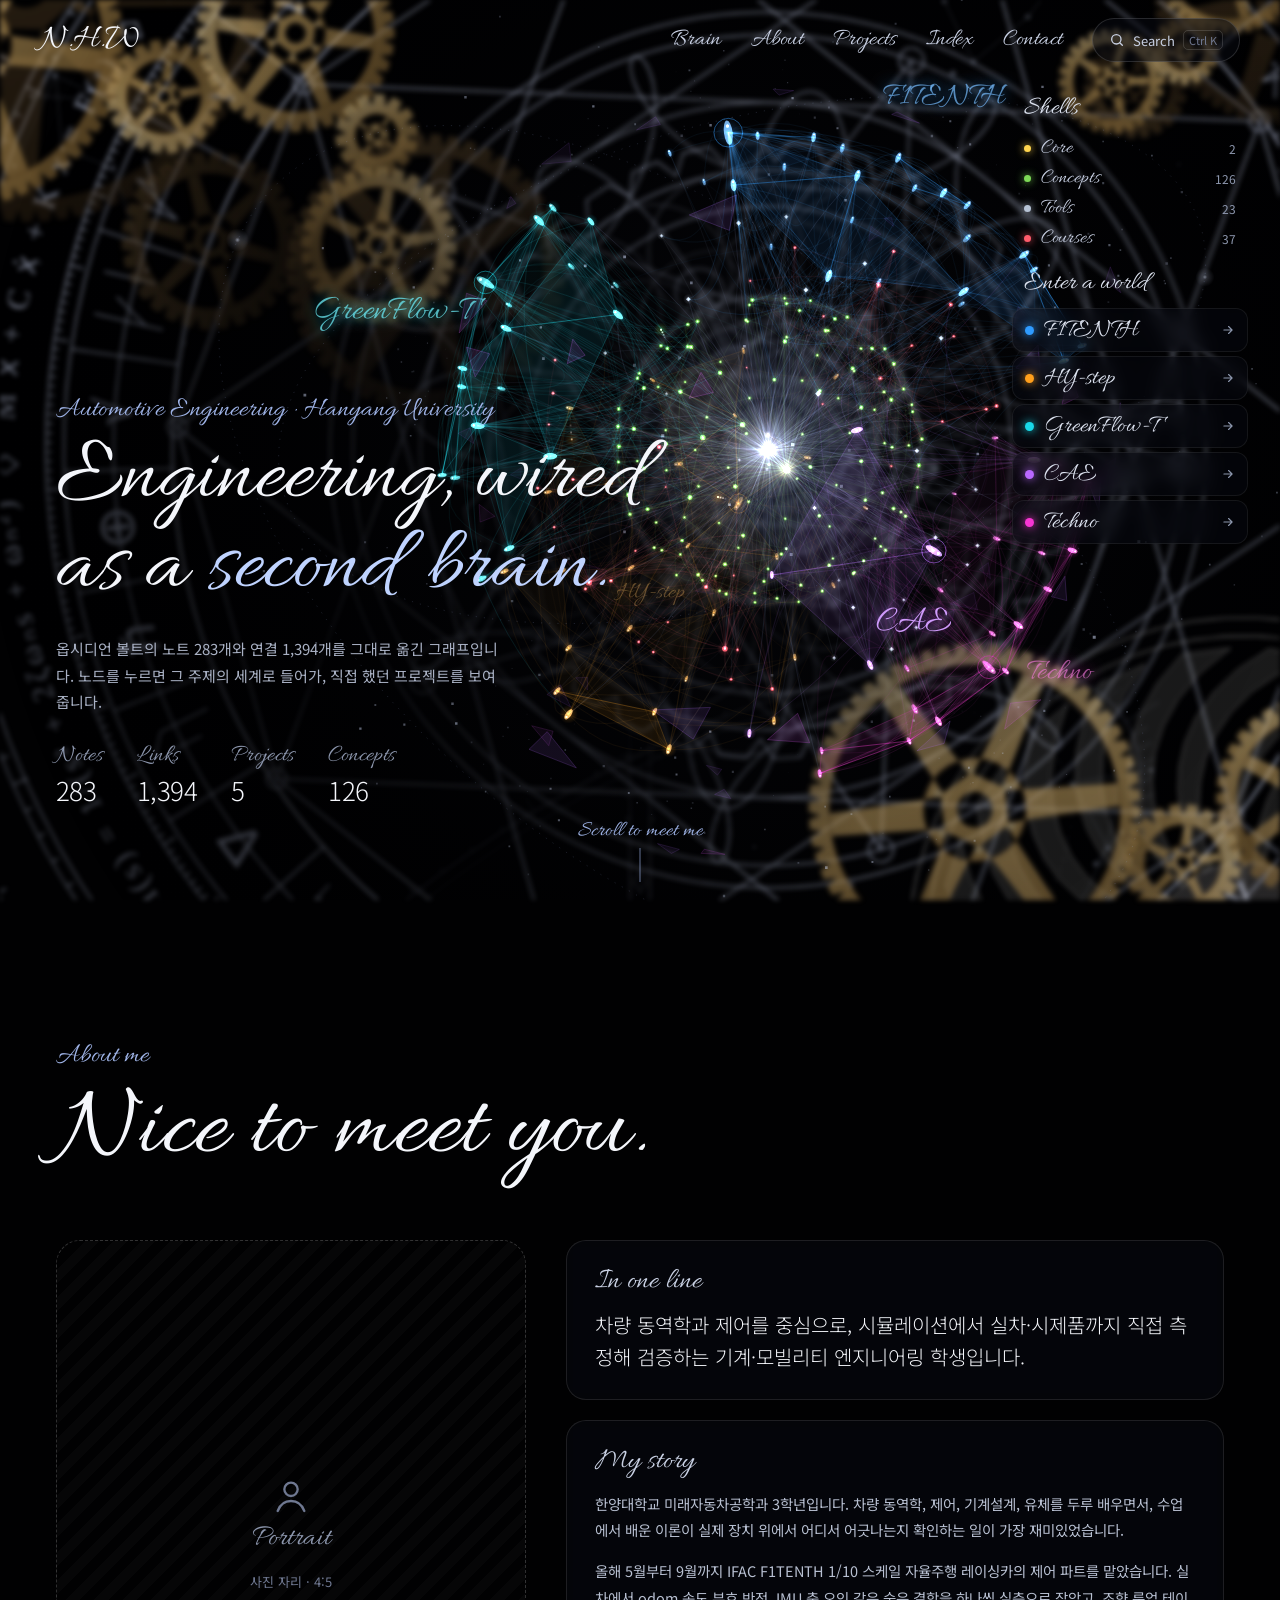
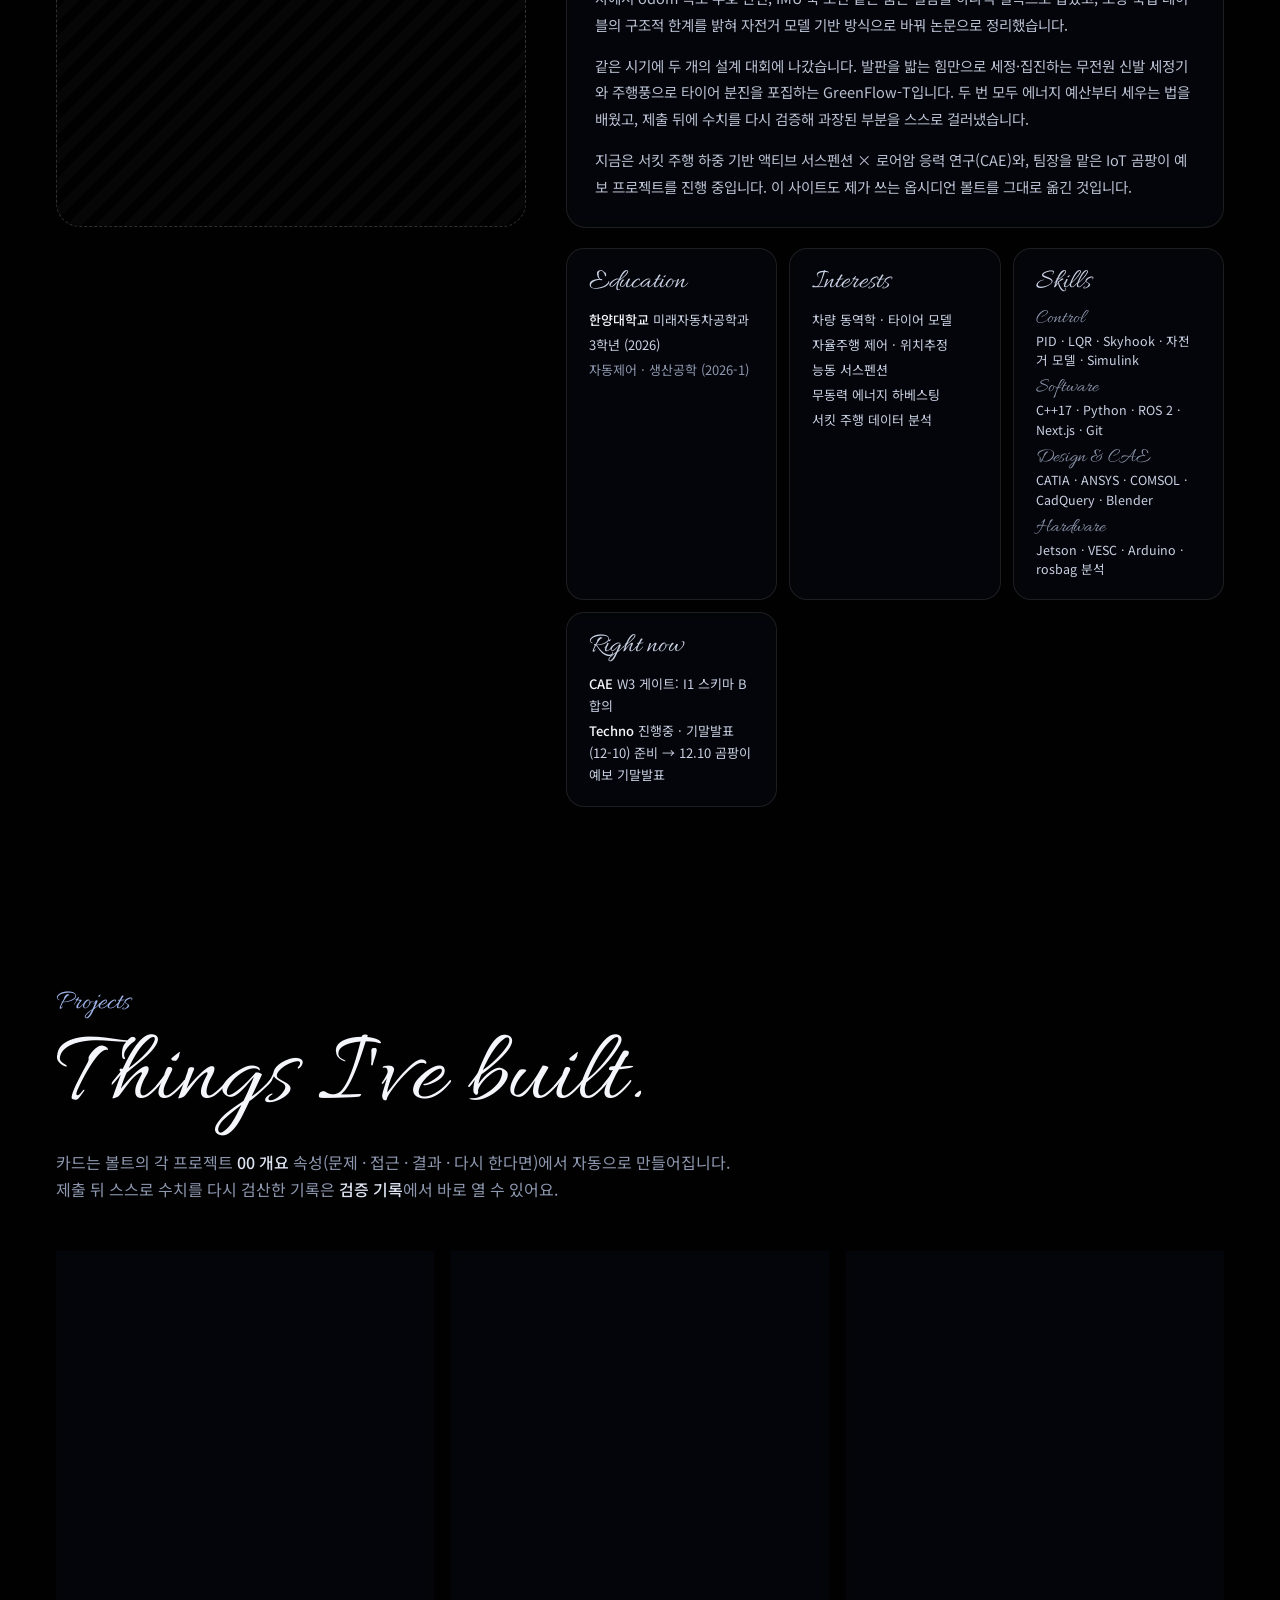
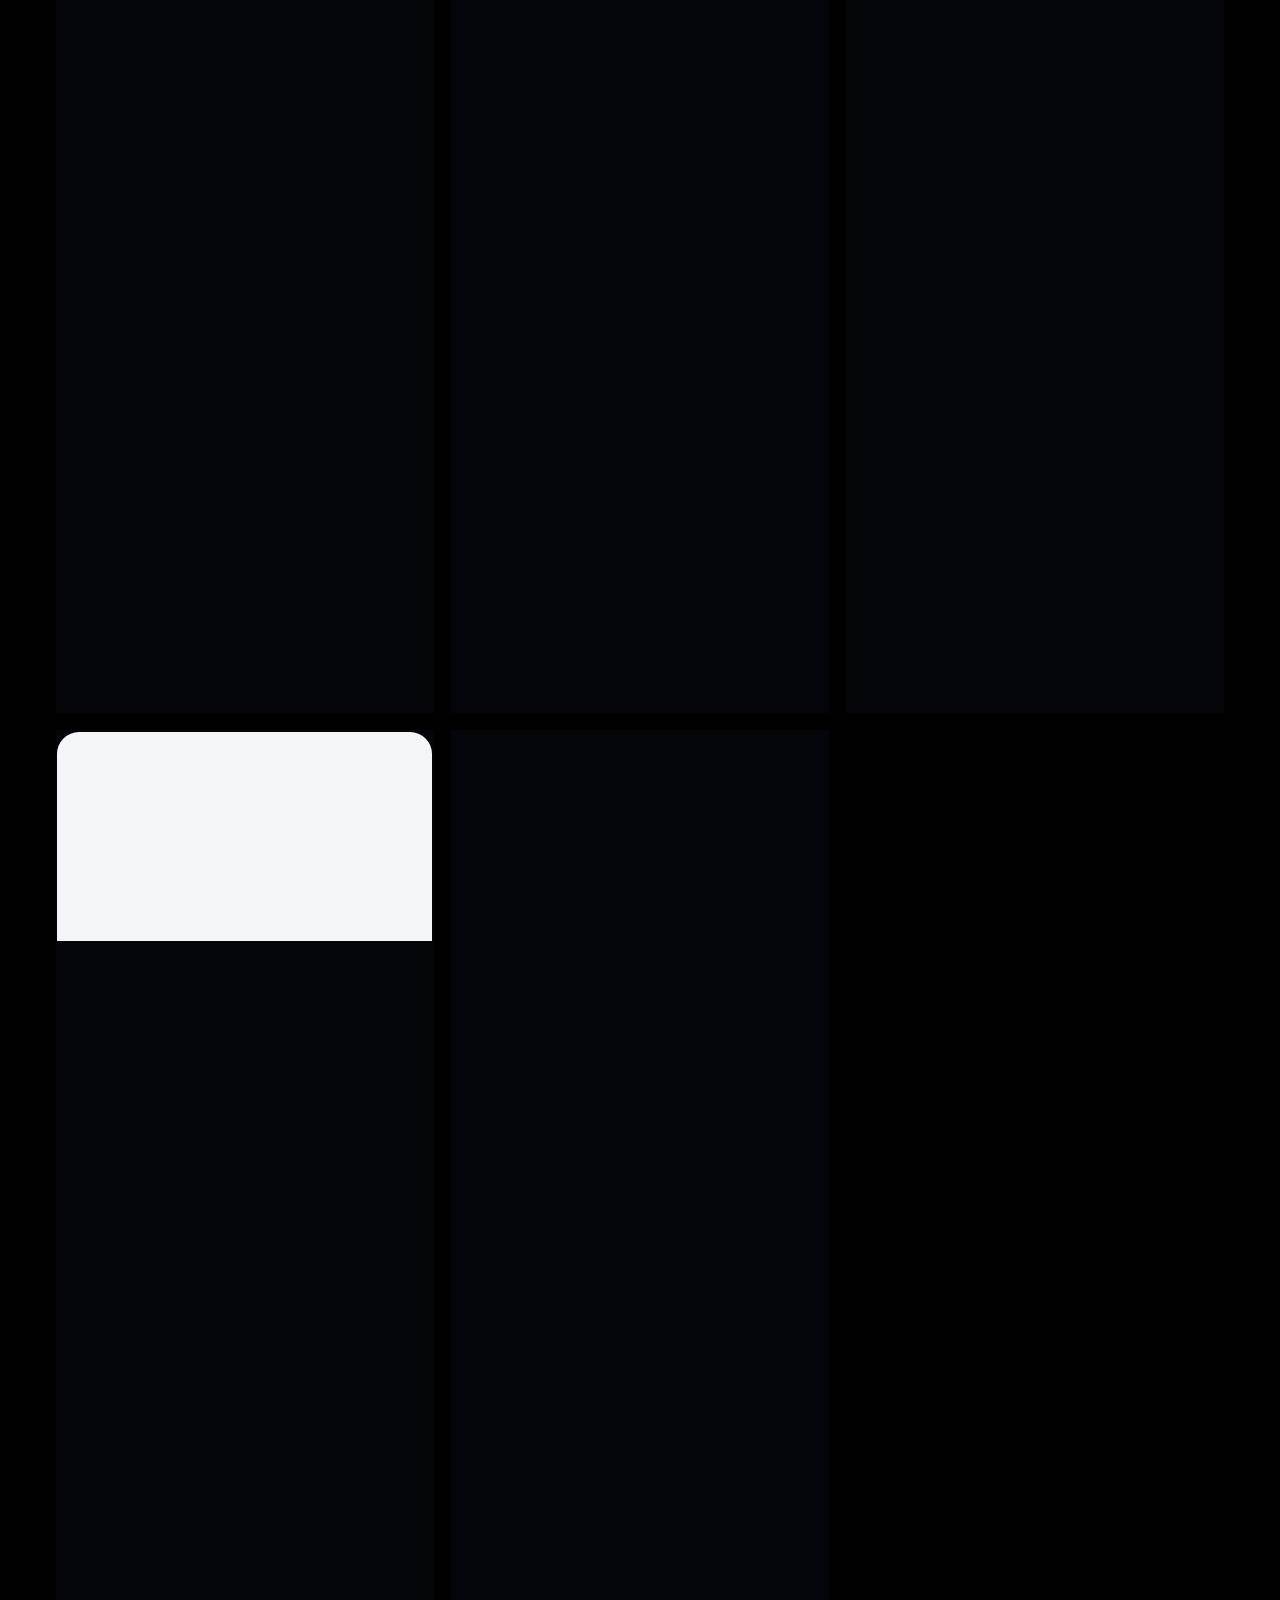
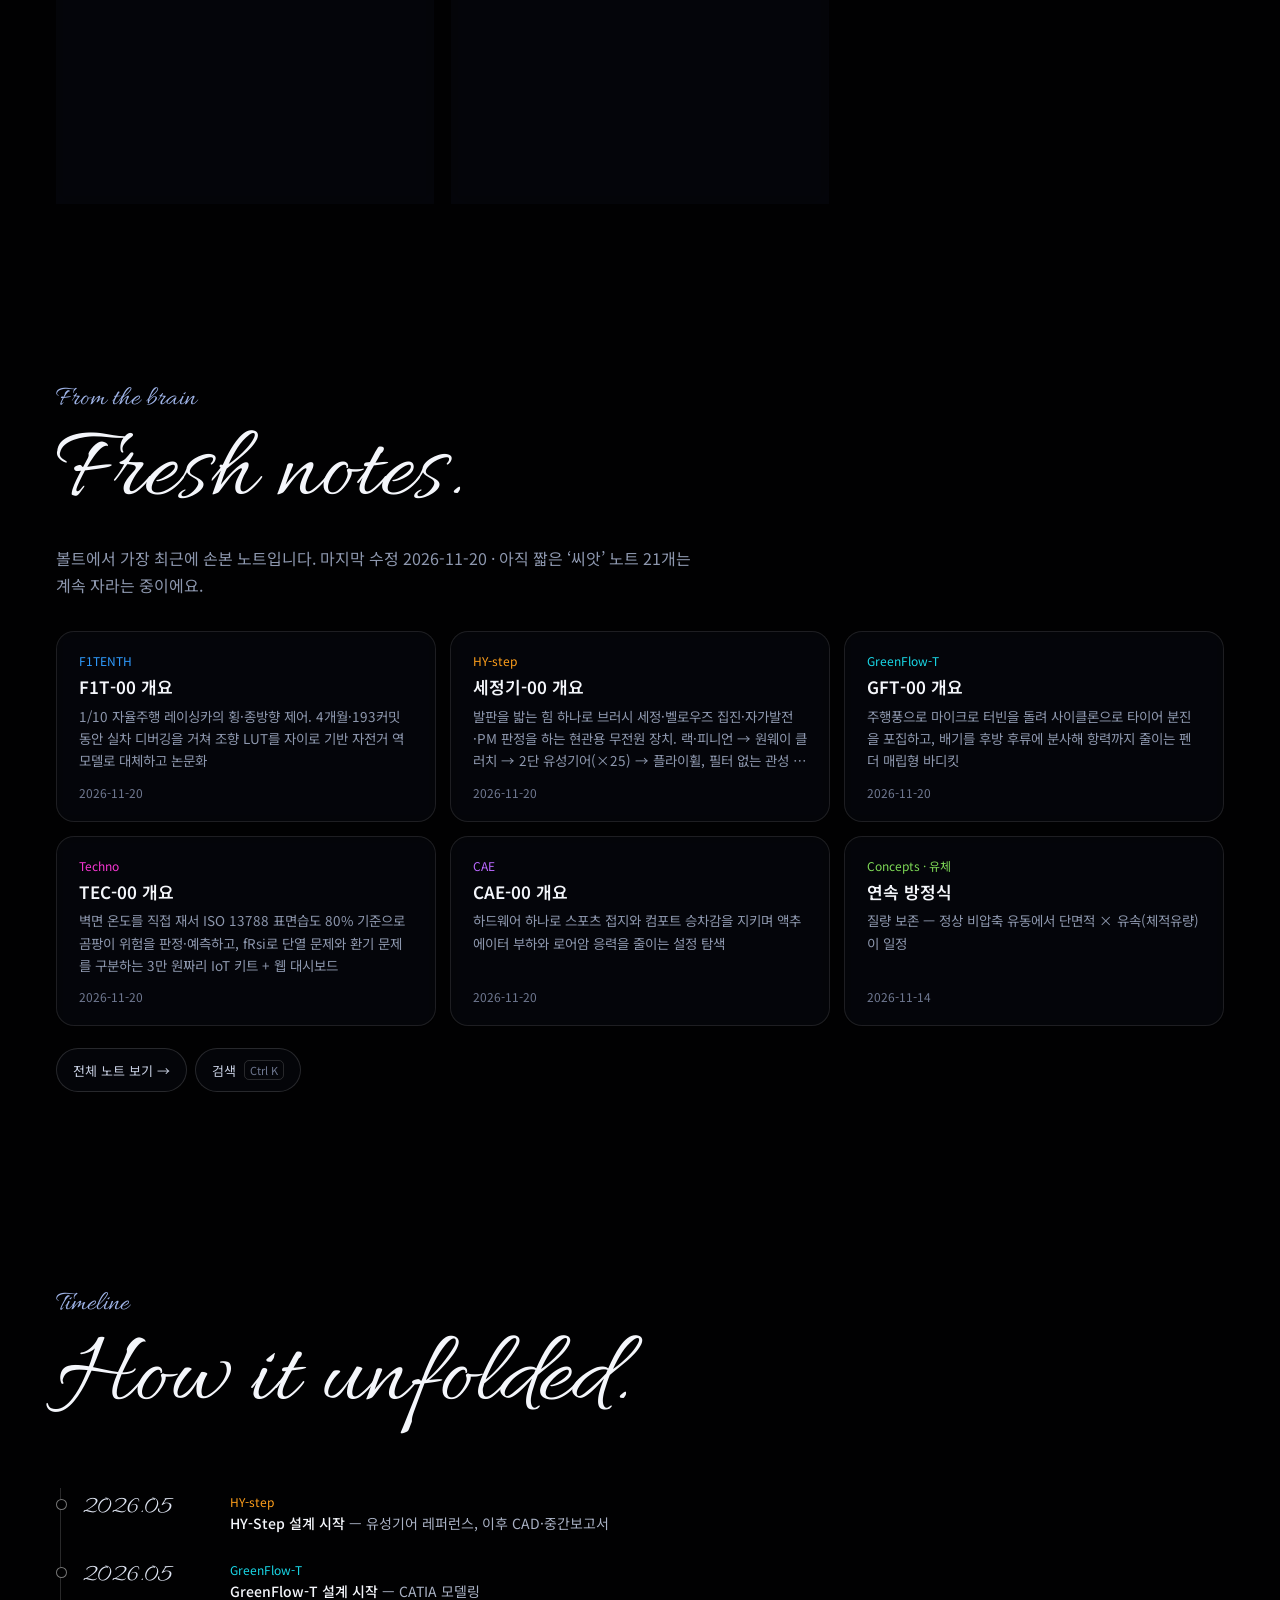
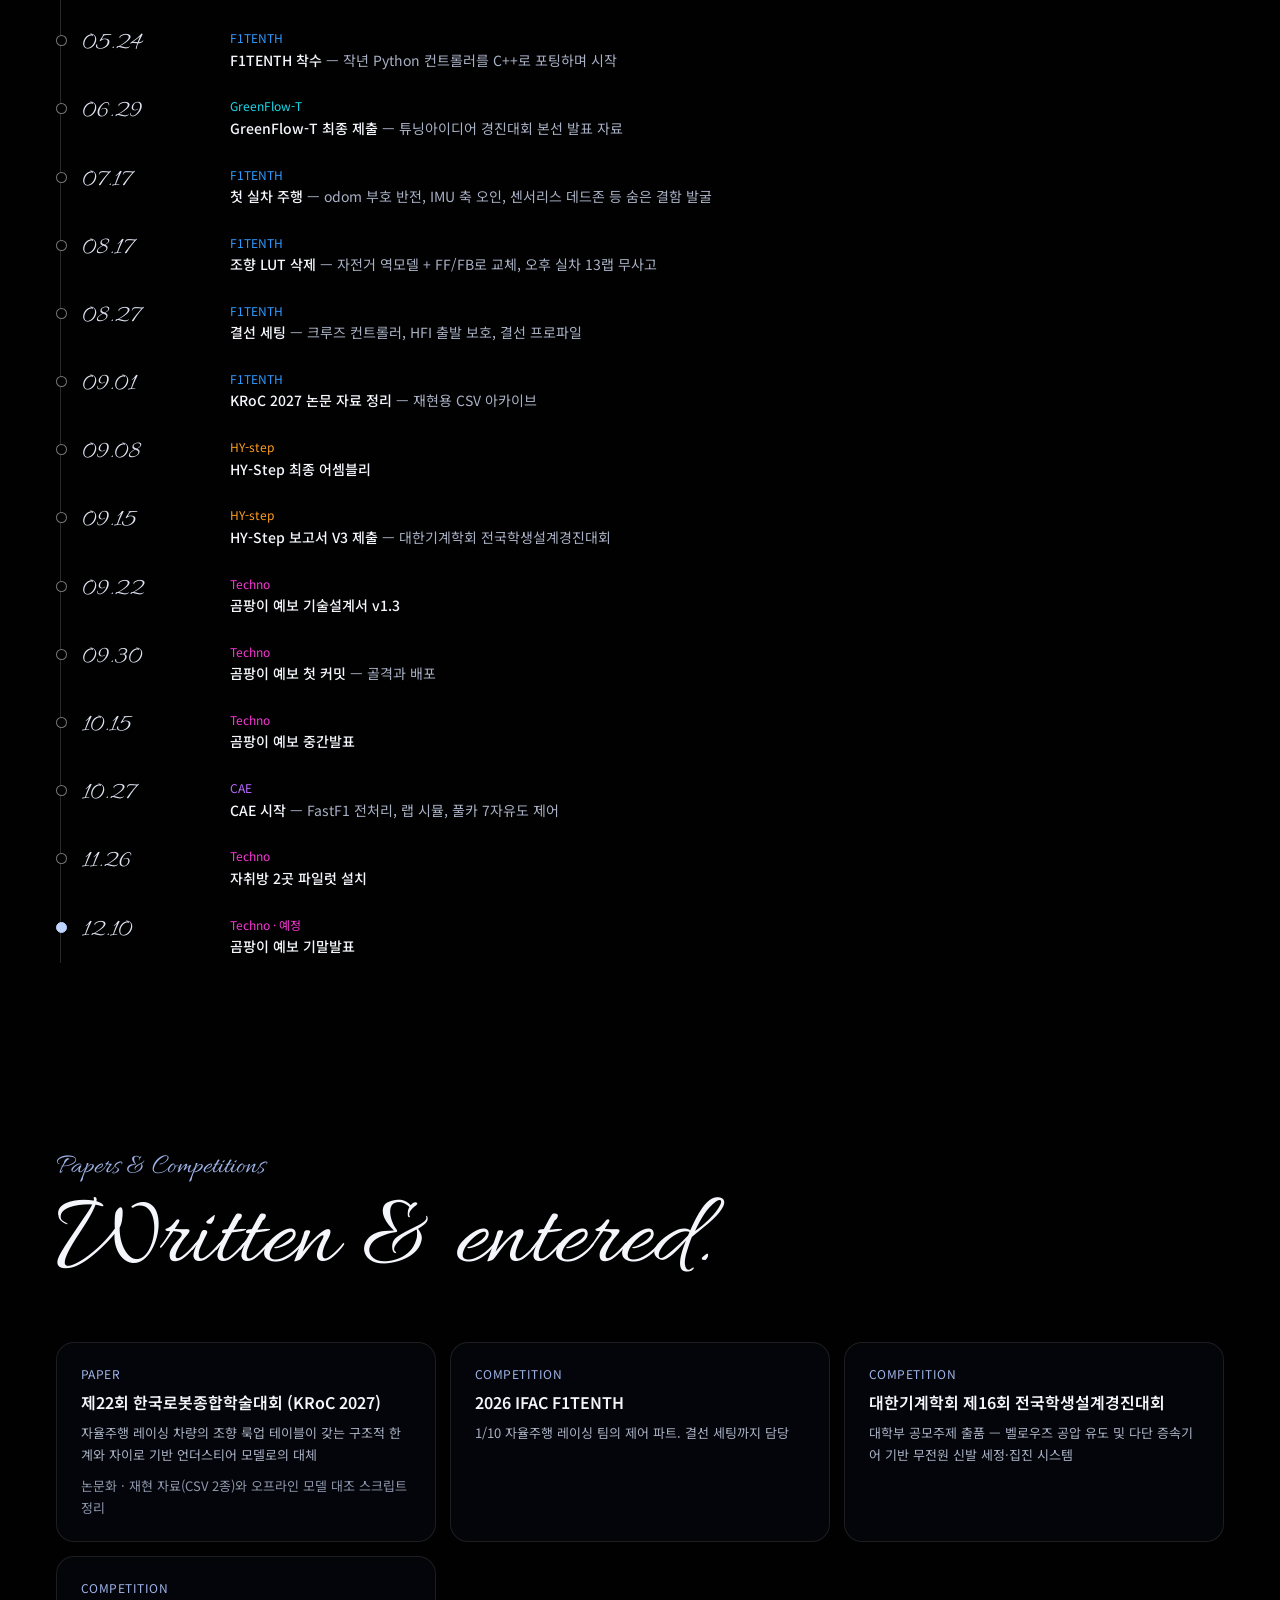
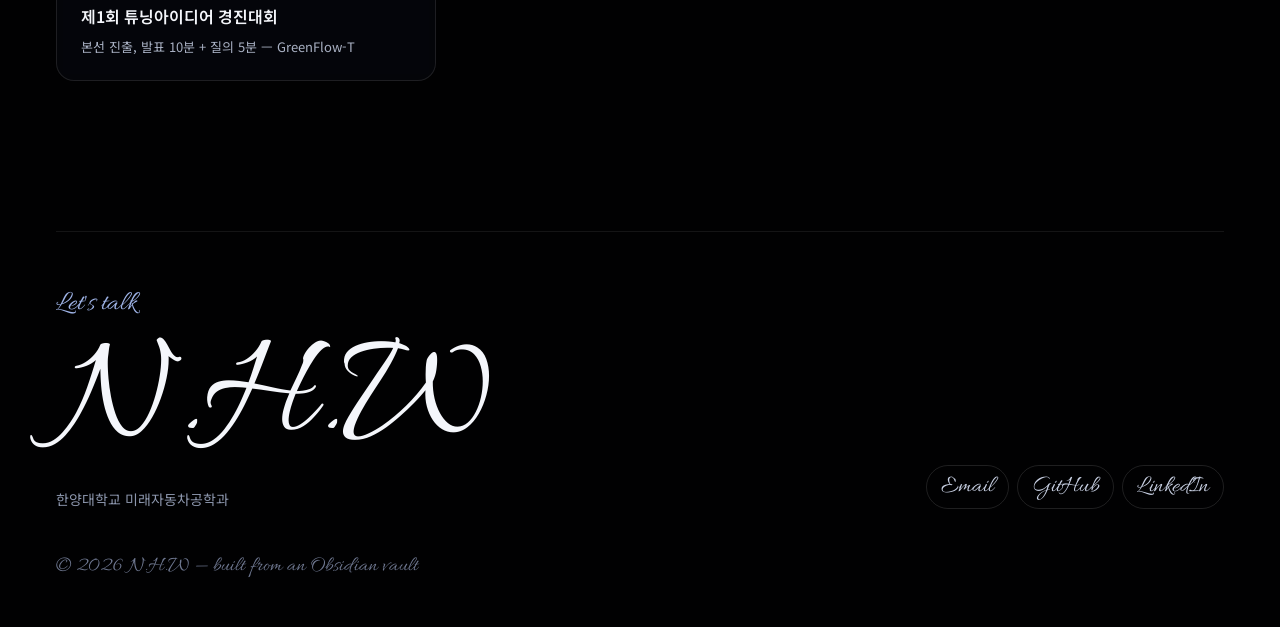
==== commit eb4b0de2: "인트로 시작 전 메인 UI가 깜빡이는 문제 수정 스크립트 로드 전 첫 페인트에서 헤더·히어로·범례가 보였다가 페이드아웃되던 것을, 인트로가 돌 때 html.boot 클래스로 첫 페" ====
--- a/index.html
+++ b/index.html
@@ -10,6 +10,14 @@
 <link rel="preconnect" href="https://fonts.gstatic.com" crossorigin>
 <link rel="stylesheet" href="https://fonts.googleapis.com/css2?family=Allura&family=Sacramento&family=Parisienne&family=Italianno&family=Noto+Sans+KR:wght@300;400;500;600;700&display=swap">
 <link rel="stylesheet" href="css/style.css">
+<script>
+/* 인트로가 돌 때는 첫 페인트부터 메인 UI(헤더·문구·범례)를 숨겨 둔다. 스크립트가 로드되기 전에 메인 화면이 잠깐 비치는 깜빡임 방지 */
+(function () {
+  var d = document.documentElement;
+  if (new URLSearchParams(location.search).get('intro') === '0' || (matchMedia && matchMedia('(prefers-reduced-motion: reduce)').matches)) return;
+  d.classList.add('boot'); setTimeout(function () { d.classList.remove('boot'); }, 6000);   // 스크립트가 실패해도 화면이 비지 않게 하는 안전장치
+})();
+</script>
 </head>
 <body>
 <div class="page">
--- a/css/style.css
+++ b/css/style.css
@@ -41,6 +41,7 @@
 .fadeable { transition: opacity 700ms ease, transform 900ms cubic-bezier(.2,.7,.2,1); }
 .fadeable:not(.is-hidden) { transition-delay: .45s; }   /* 나타날 때만 지연: 월드에서 돌아올 때 그래프가 먼저 돌아온 뒤 문구가 떠오른다 */
 .is-hidden { opacity: 0 !important; pointer-events: none !important; }
+html.boot .hdr, html.boot .hero-copy, html.boot .legend, html.boot .cue { opacity: 0 !important; transition: none !important; }   /* 인트로 첫 페인트 전 깜빡임 방지: app.js 첫 render() 뒤에 boot 해제 */
 .hero-copy { position: absolute; left: 56px; bottom: 92px; max-width: 700px; pointer-events: none; z-index: 2; }
 .hero-copy.is-hidden { transform: translateY(16px); }
 .kicker { margin: 0 0 6px; font-size: calc(var(--k) * 28px); line-height: 1.2; color: #9FB4E8; }
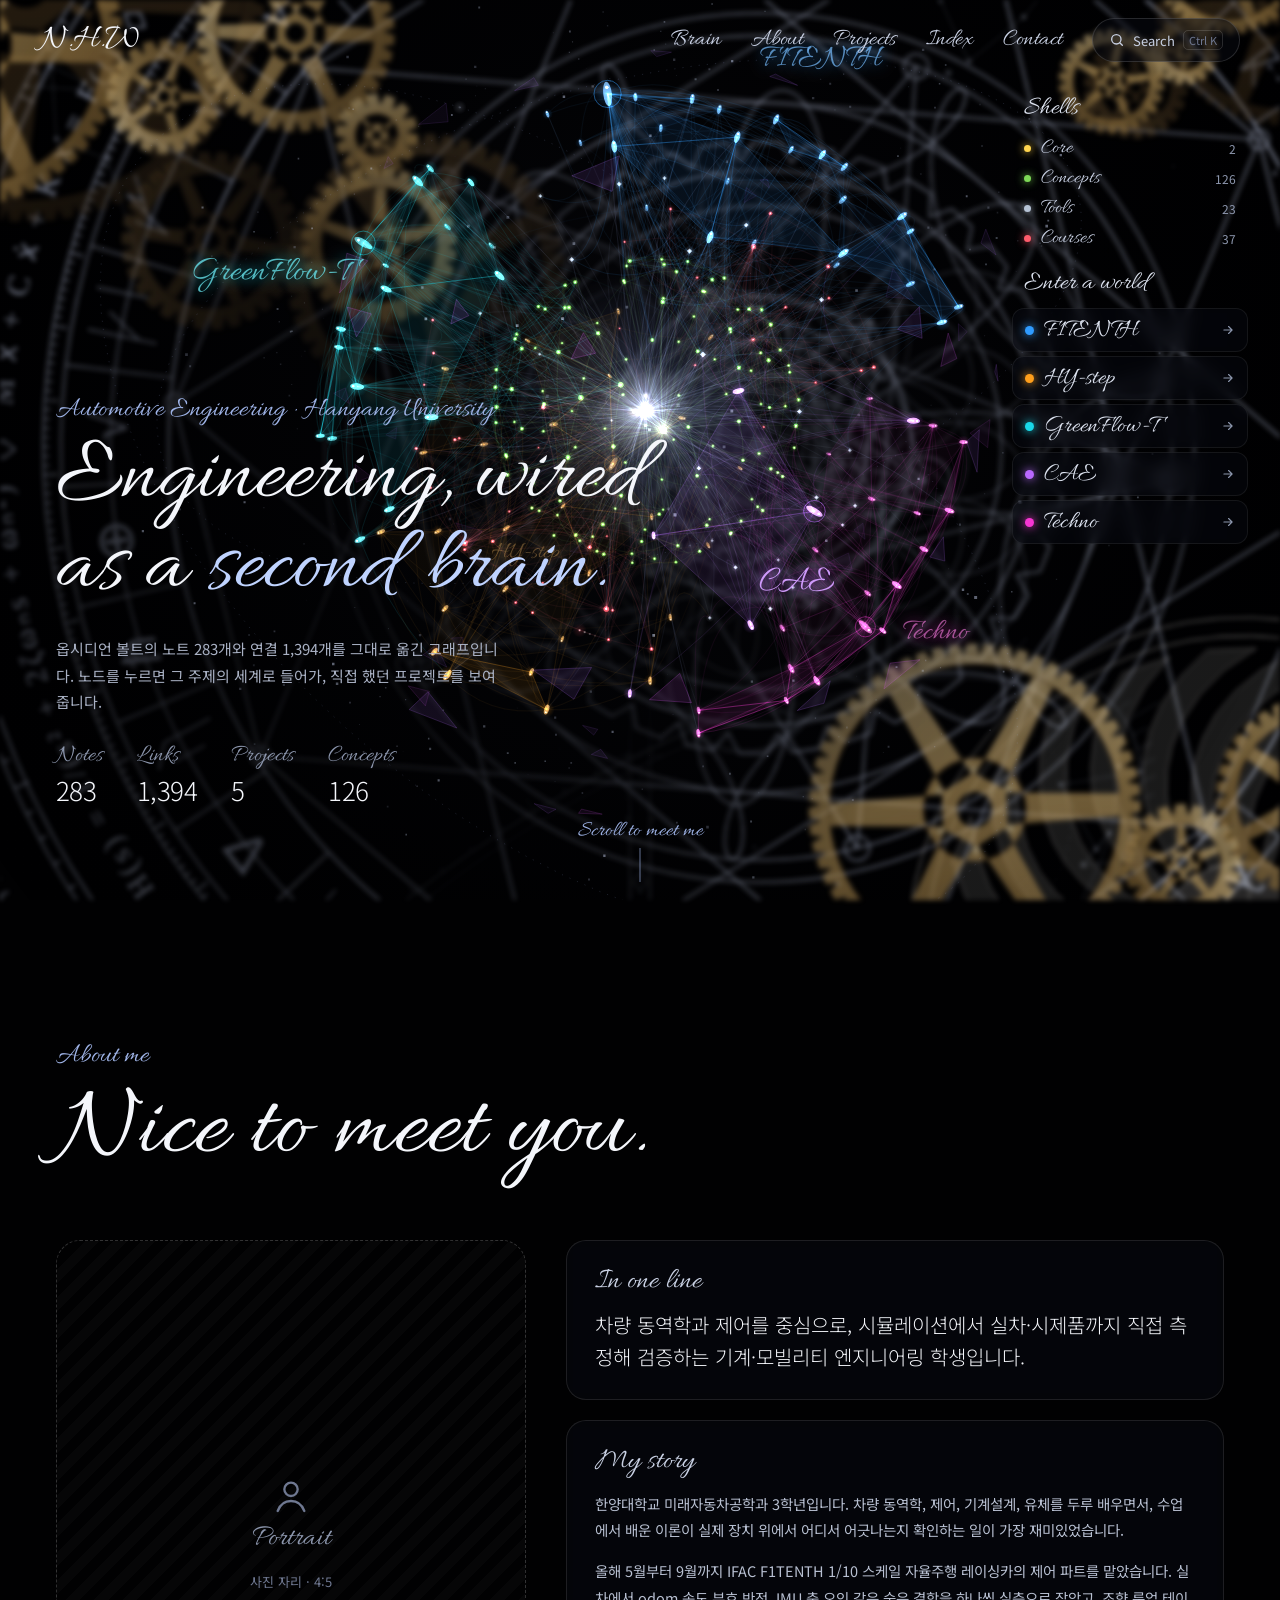
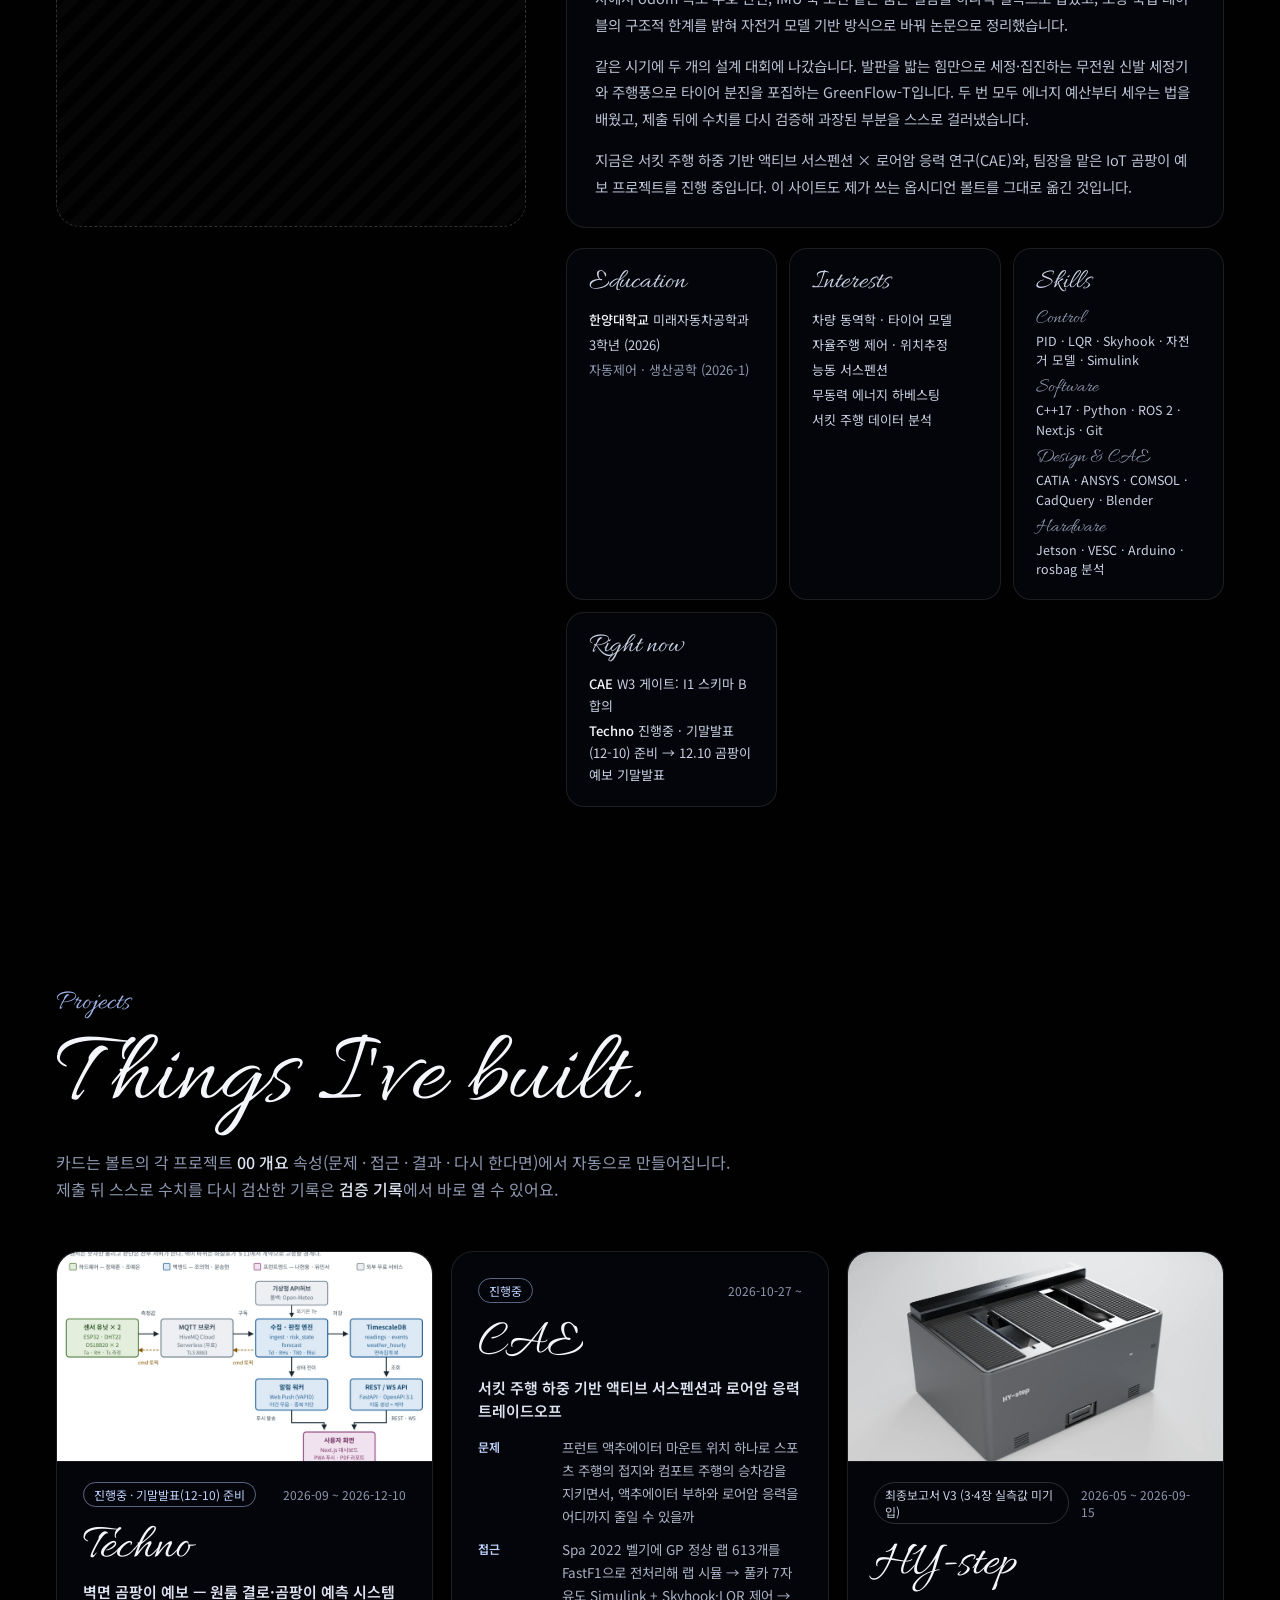
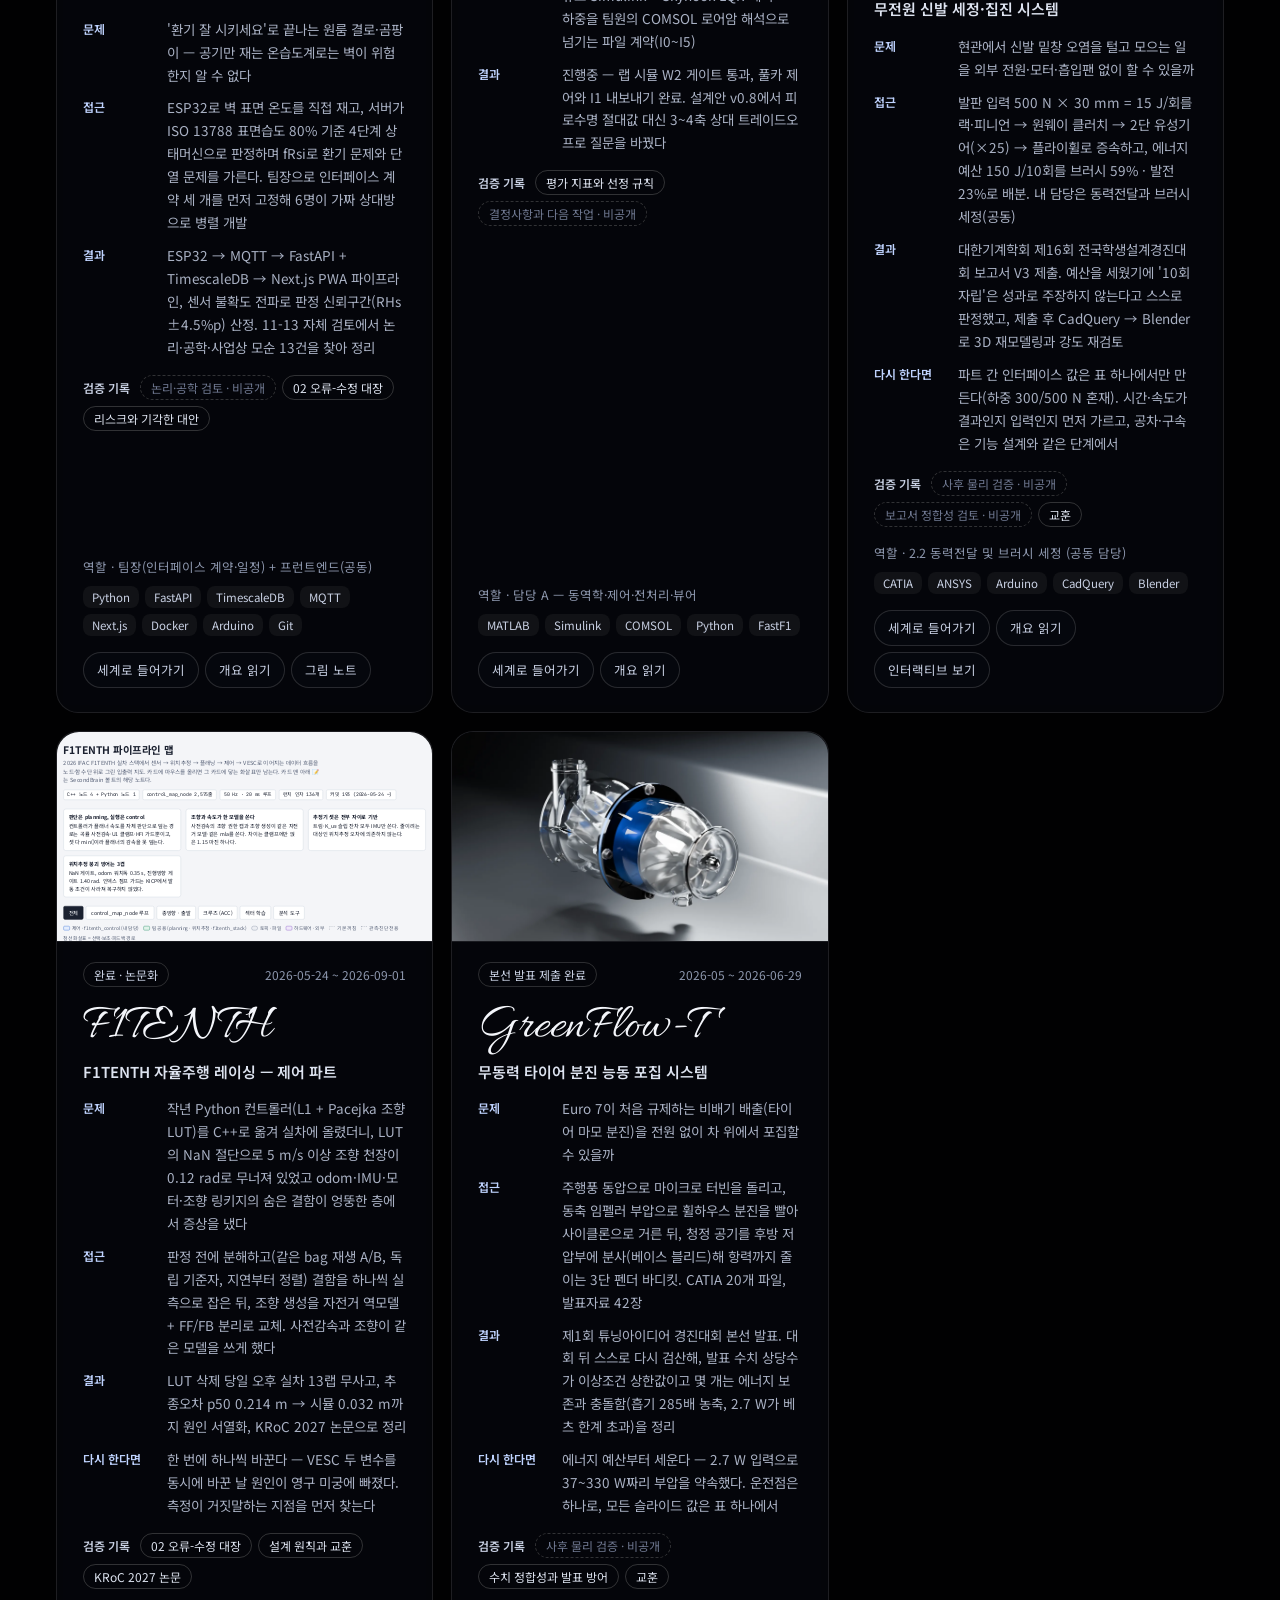
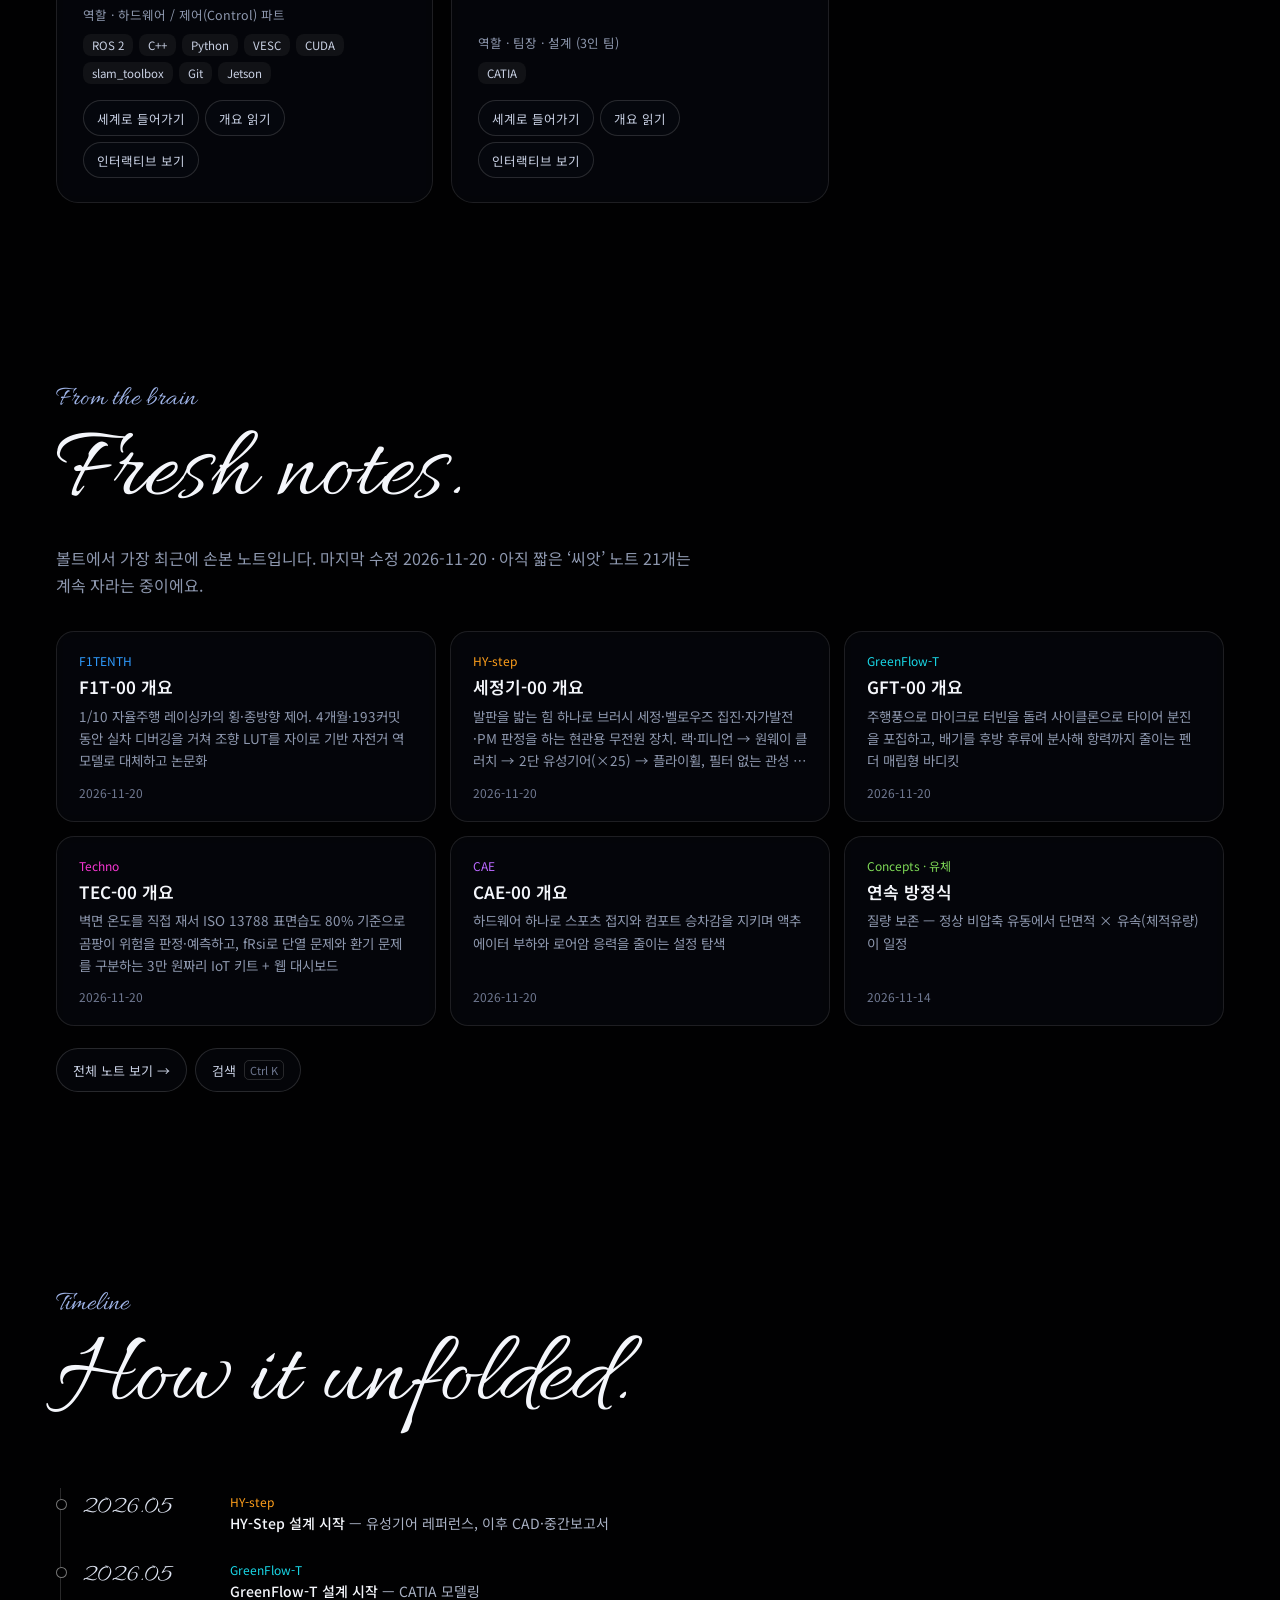
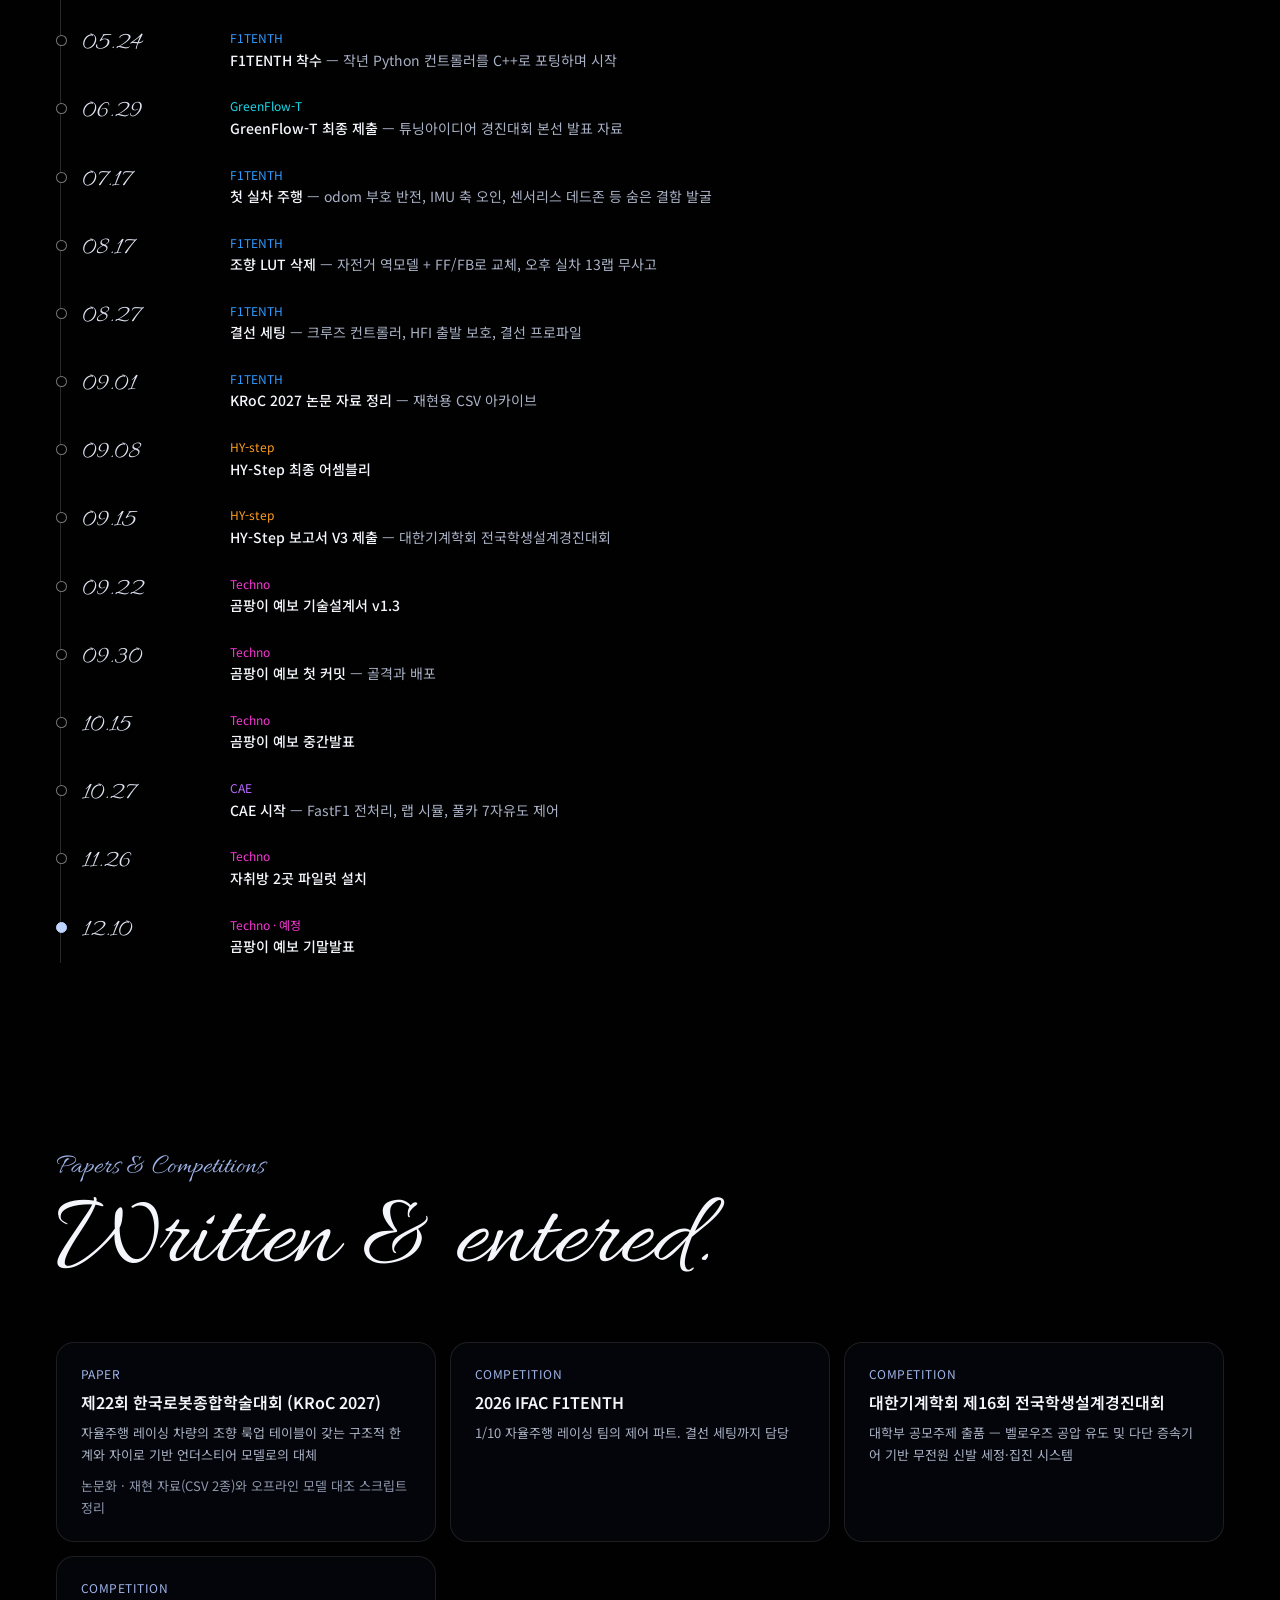
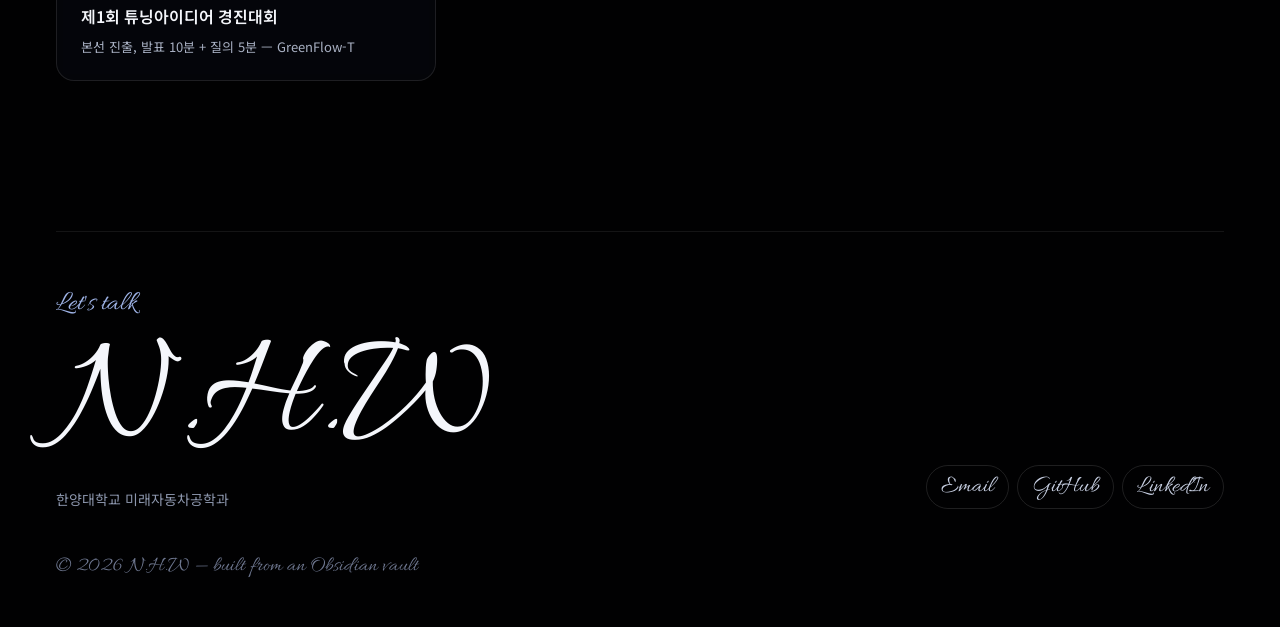
==== commit 4f09004e: "인트로: 로딩 바 대신 기어·마법진이 그려지는 배경, 획 겹침 밝기 수정, 스크롤 잠금 - 로딩 바(Initializing … %) 제거, 인트로 동안 배경 레이어를 숨겨 새까만 " ====
--- a/index.html
+++ b/index.html
@@ -15,7 +15,9 @@
 (function () {
   var d = document.documentElement;
   if (new URLSearchParams(location.search).get('intro') === '0' || (matchMedia && matchMedia('(prefers-reduced-motion: reduce)').matches)) return;
-  d.classList.add('boot'); setTimeout(function () { d.classList.remove('boot'); }, 6000);   // 스크립트가 실패해도 화면이 비지 않게 하는 안전장치
+  d.classList.add('boot', 'intro-dark', 'intro-lock');   // intro-lock: 인트로 동안 스크롤 잠금 (app.js가 메인으로 넘어갈 때 해제)
+  if ('scrollRestoration' in history) history.scrollRestoration = 'manual';   // 새로고침 때 이전 스크롤 위치로 돌아가지 않고 맨 위에서 인트로 시작
+  setTimeout(function () { d.classList.remove('boot', 'intro-dark', 'intro-lock'); }, 15000);   // 스크립트가 실패해도 화면이 비거나 스크롤이 잠긴 채 남지 않게 하는 안전장치 (인트로 ~9초보다 길게)
 })();
 </script>
 </head>
@@ -208,6 +210,7 @@
 <div class="reader" id="reader" role="dialog" aria-modal="true" hidden></div>
 <script src="js/data.js"></script>
 <script src="js/glyphs.js"></script>
+<script src="js/sigil.js"></script>
 <script src="js/engine.js"></script>
 <script src="js/backdrop.js"></script>
 <script src="js/app.js"></script>
--- a/css/style.css
+++ b/css/style.css
@@ -26,7 +26,9 @@
 .brain { position: relative; height: 100vh; min-height: 680px; max-height: 1100px; overflow: hidden; }
 /* 배경 레이어 (기어 × 천문 다이얼 × 유선 × 터빈) — 흐리게: --bg-op 세기, --bg-blur 번짐 */
 :root { --bg-op: 1; --bg-blur: 2.6px; }
-#bg-canvas { position: fixed; inset: 0; z-index: -1; width: 100%; height: 100%; display: block; pointer-events: none; opacity: var(--bg-op); filter: blur(var(--bg-blur)); transition: opacity .6s ease; }
+#bg-canvas { position: fixed; inset: 0; z-index: -1; width: 100%; height: 100%; display: block; pointer-events: none; opacity: var(--bg-op); filter: blur(var(--bg-blur)); transition: opacity 1.8s ease; }
+html.intro-dark #bg-canvas { opacity: 0; }
+html.intro-lock { overflow: hidden; }   /* 인트로 동안 스크롤 잠금 */   /* 인트로 동안은 새까만 화면 (마법진 인트로가 그려진다) → 터지는 순간부터 배경이 떠오른다 */
 #brain-canvas { position: absolute; inset: 0; width: 100%; height: 100%; display: block; touch-action: pan-y; }
 .hdr { position: absolute; top: 0; left: 0; right: 0; display: flex; align-items: center; justify-content: space-between; gap: 16px; padding: 18px 40px; transition: opacity 700ms ease; z-index: 3; }
 .logo { display: inline-flex; align-items: center; min-height: 44px; text-decoration: none; color: var(--ink); font-size: calc(var(--k) * 34px); line-height: 1; }
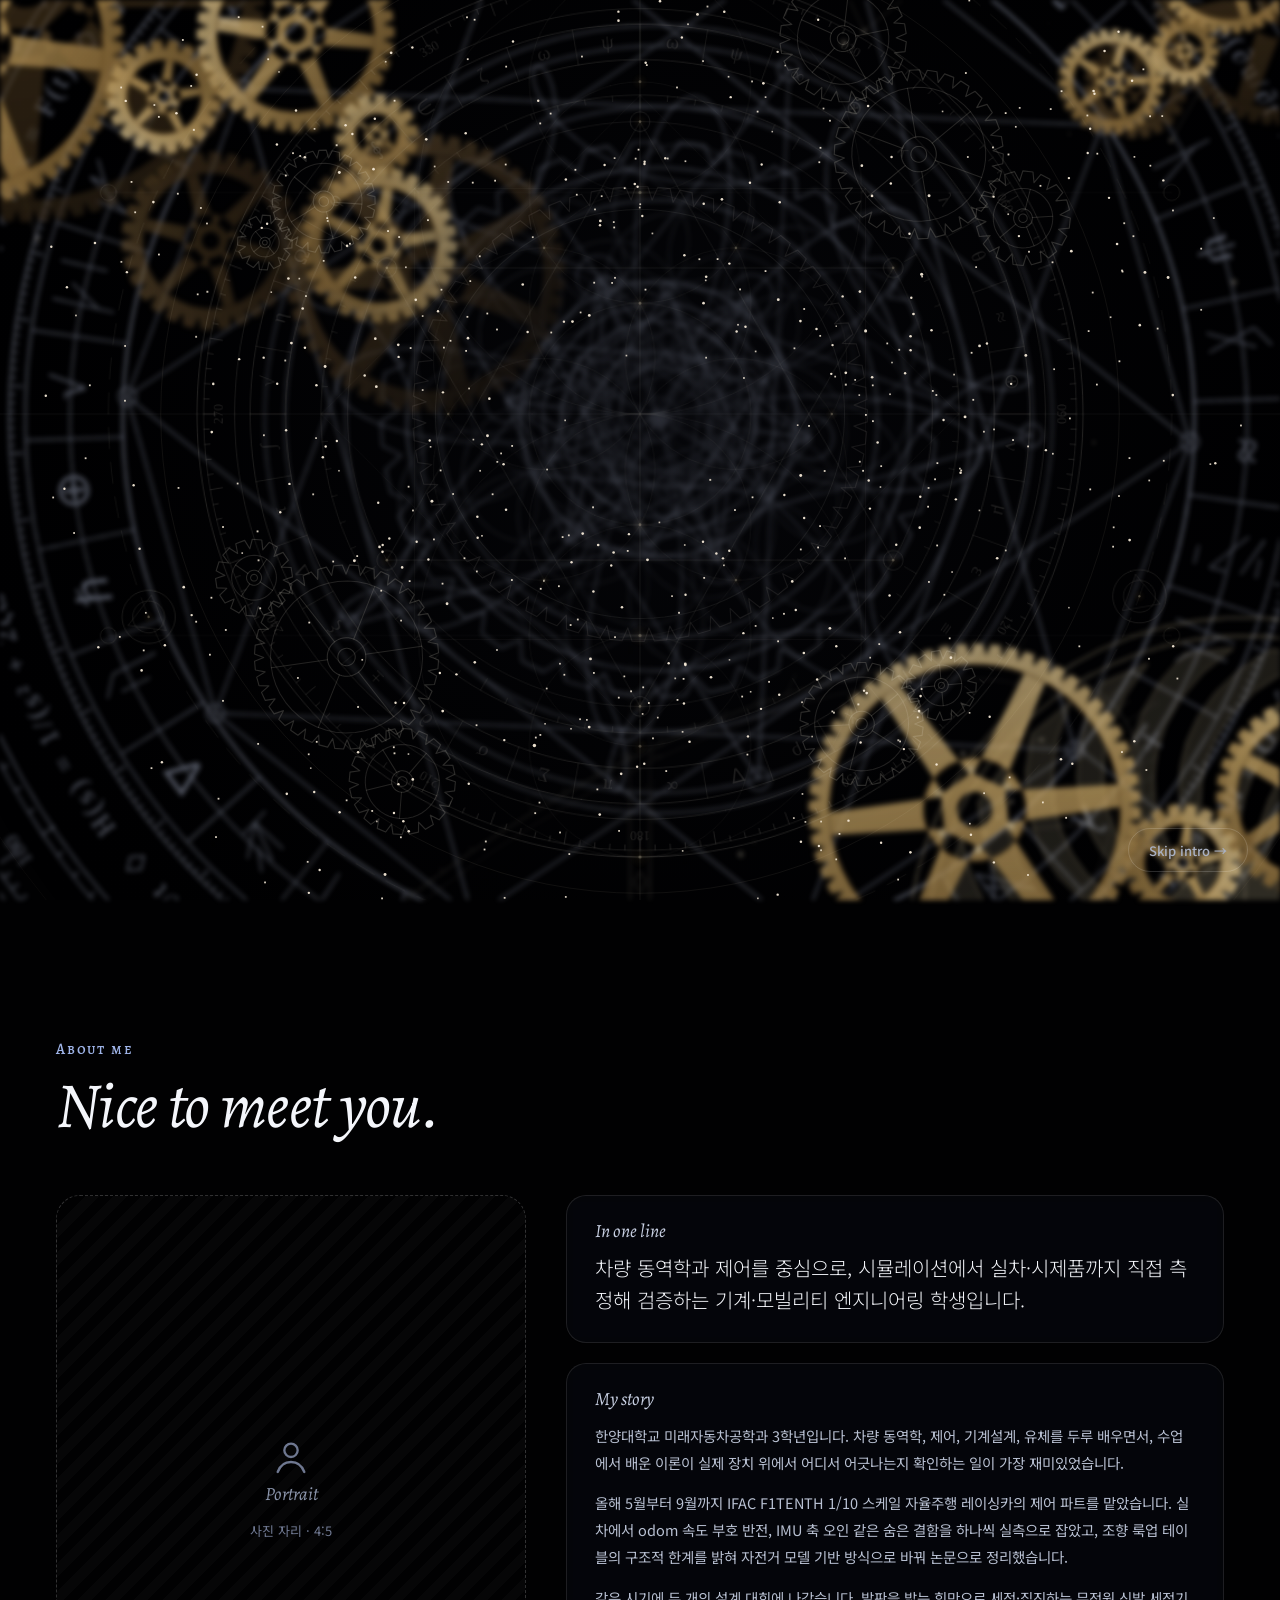
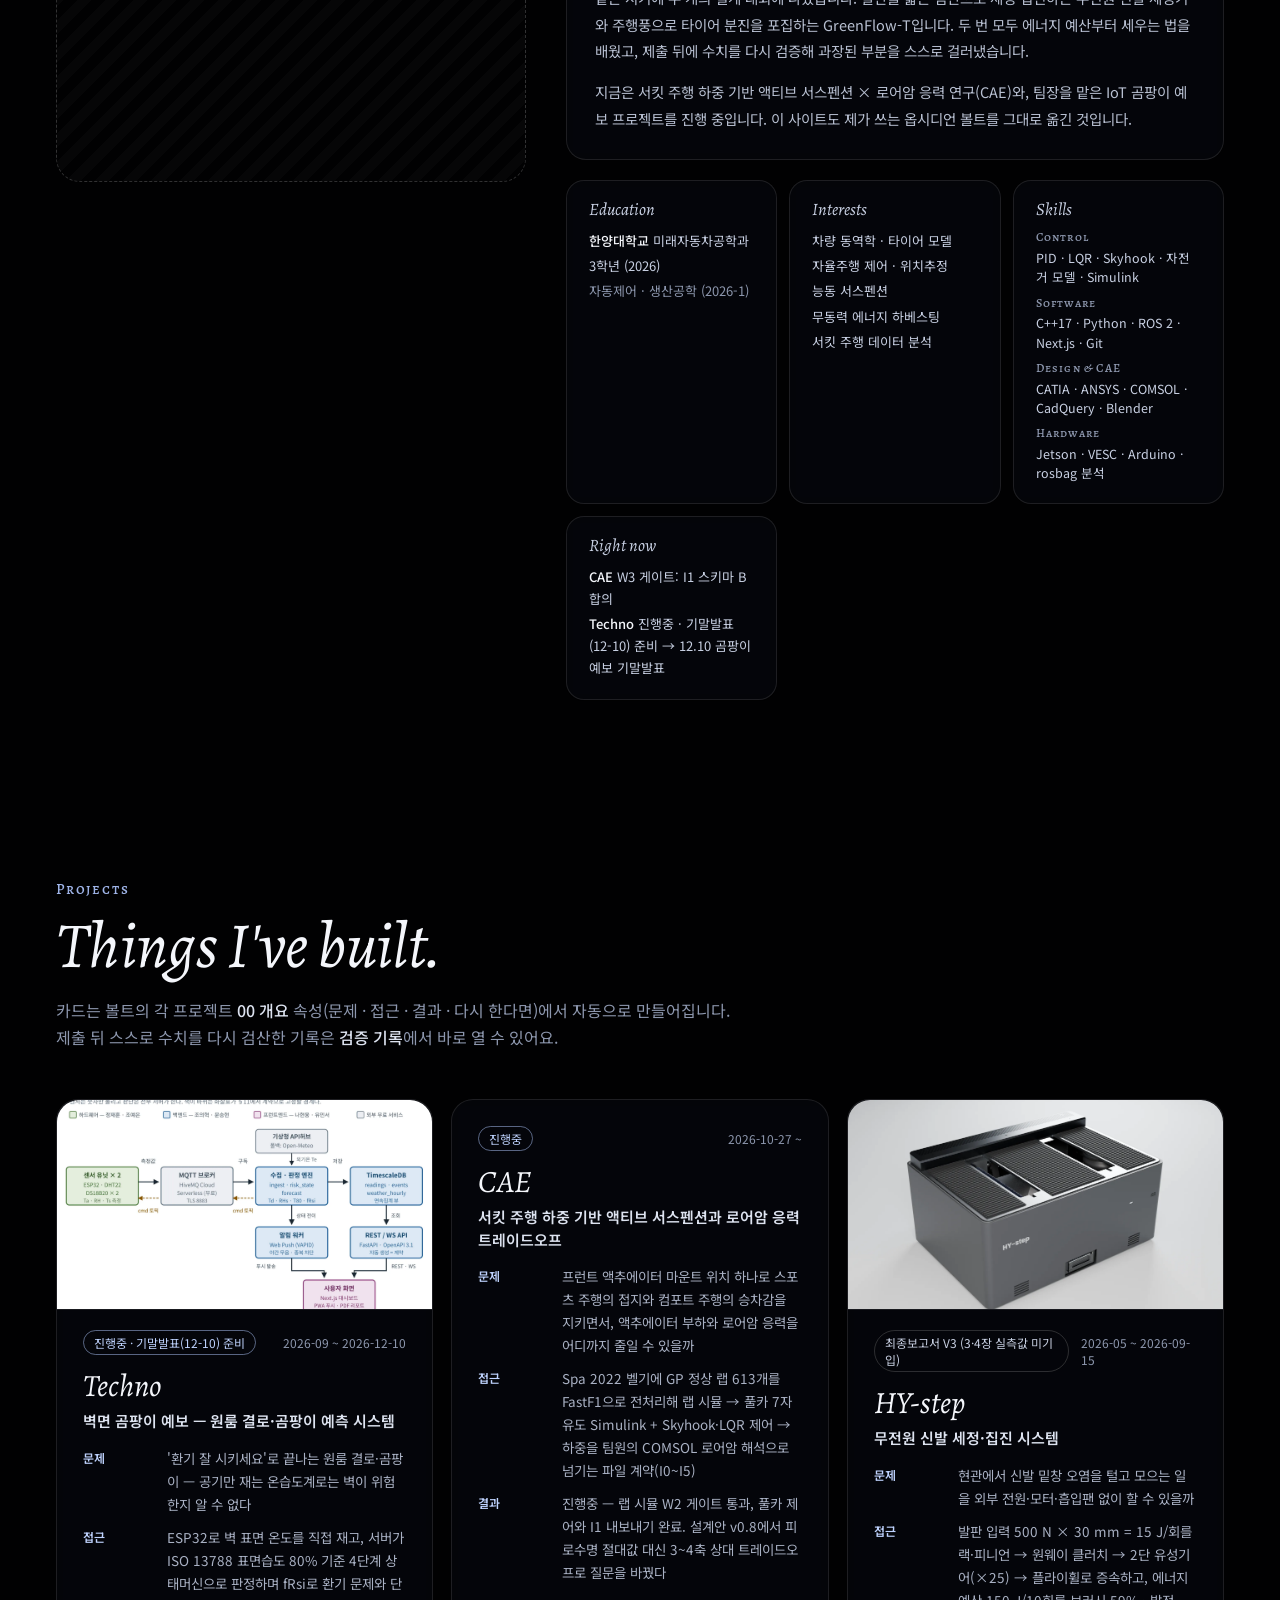
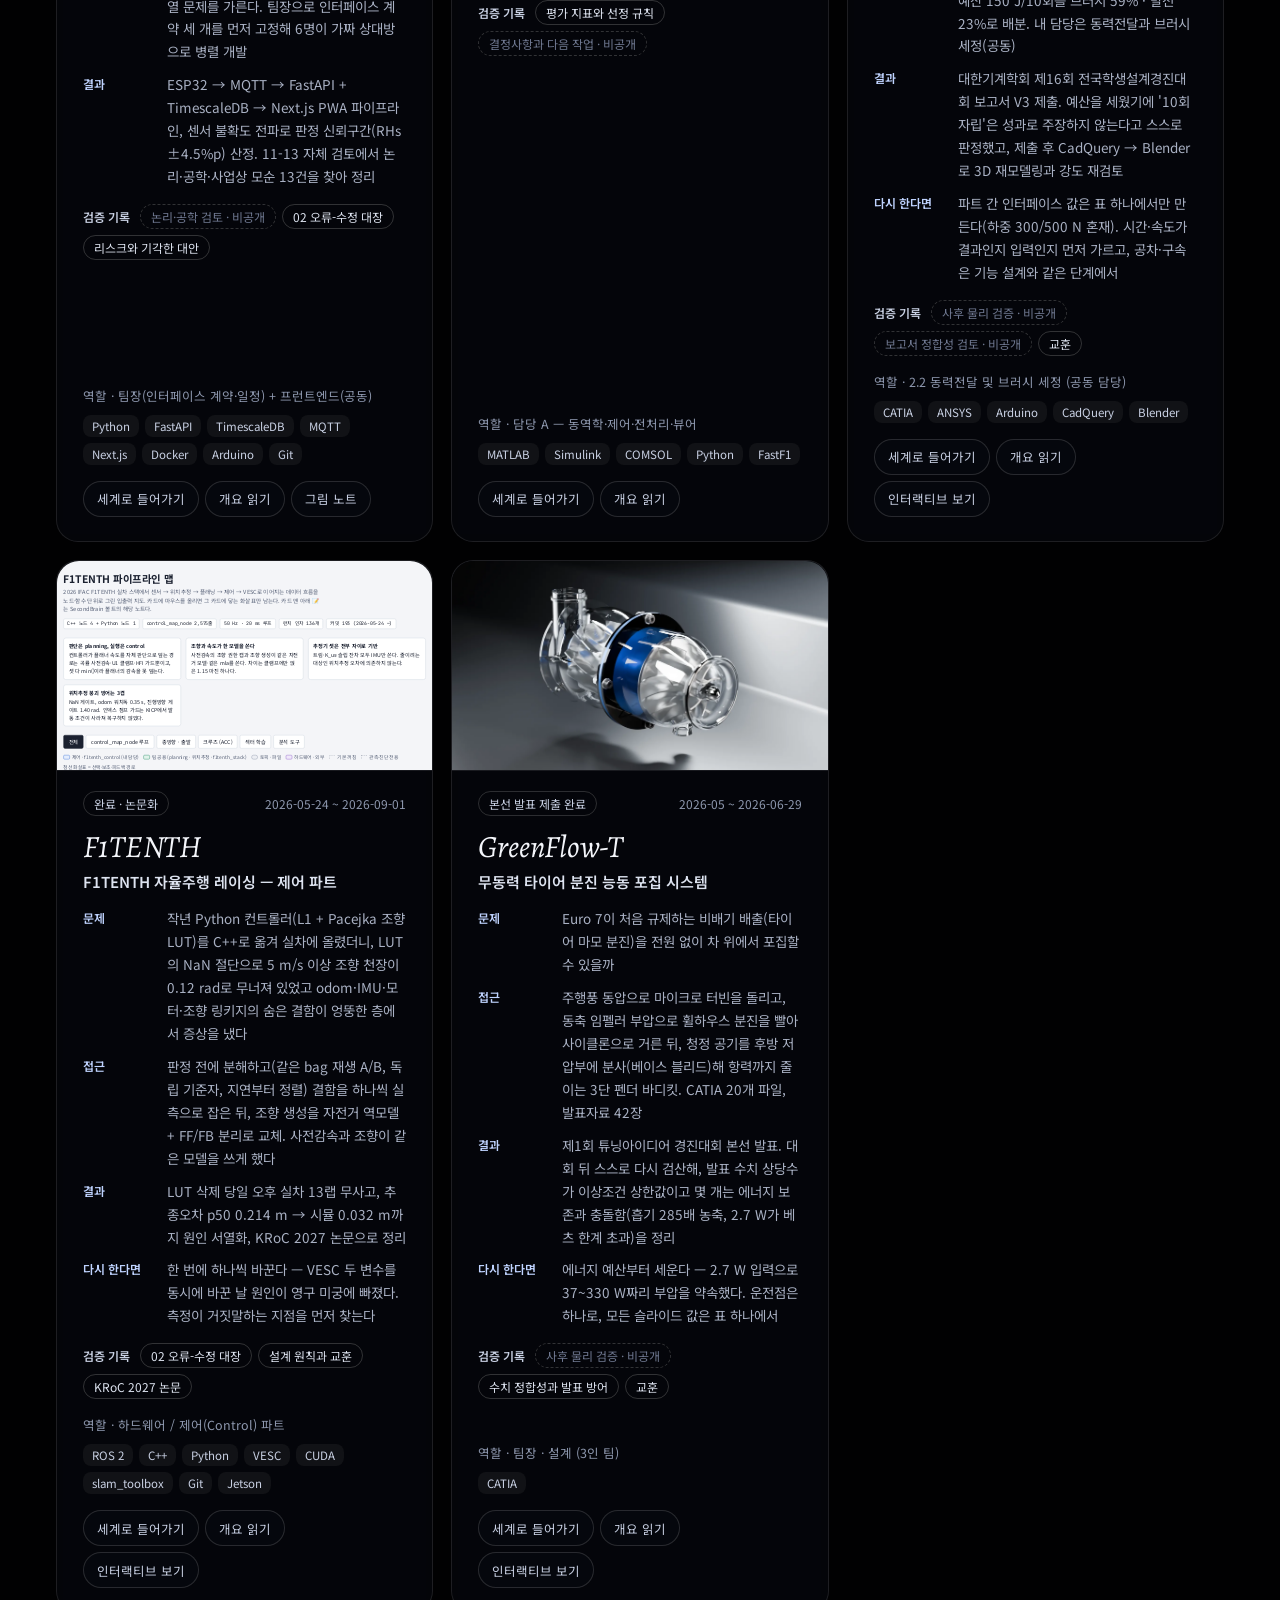
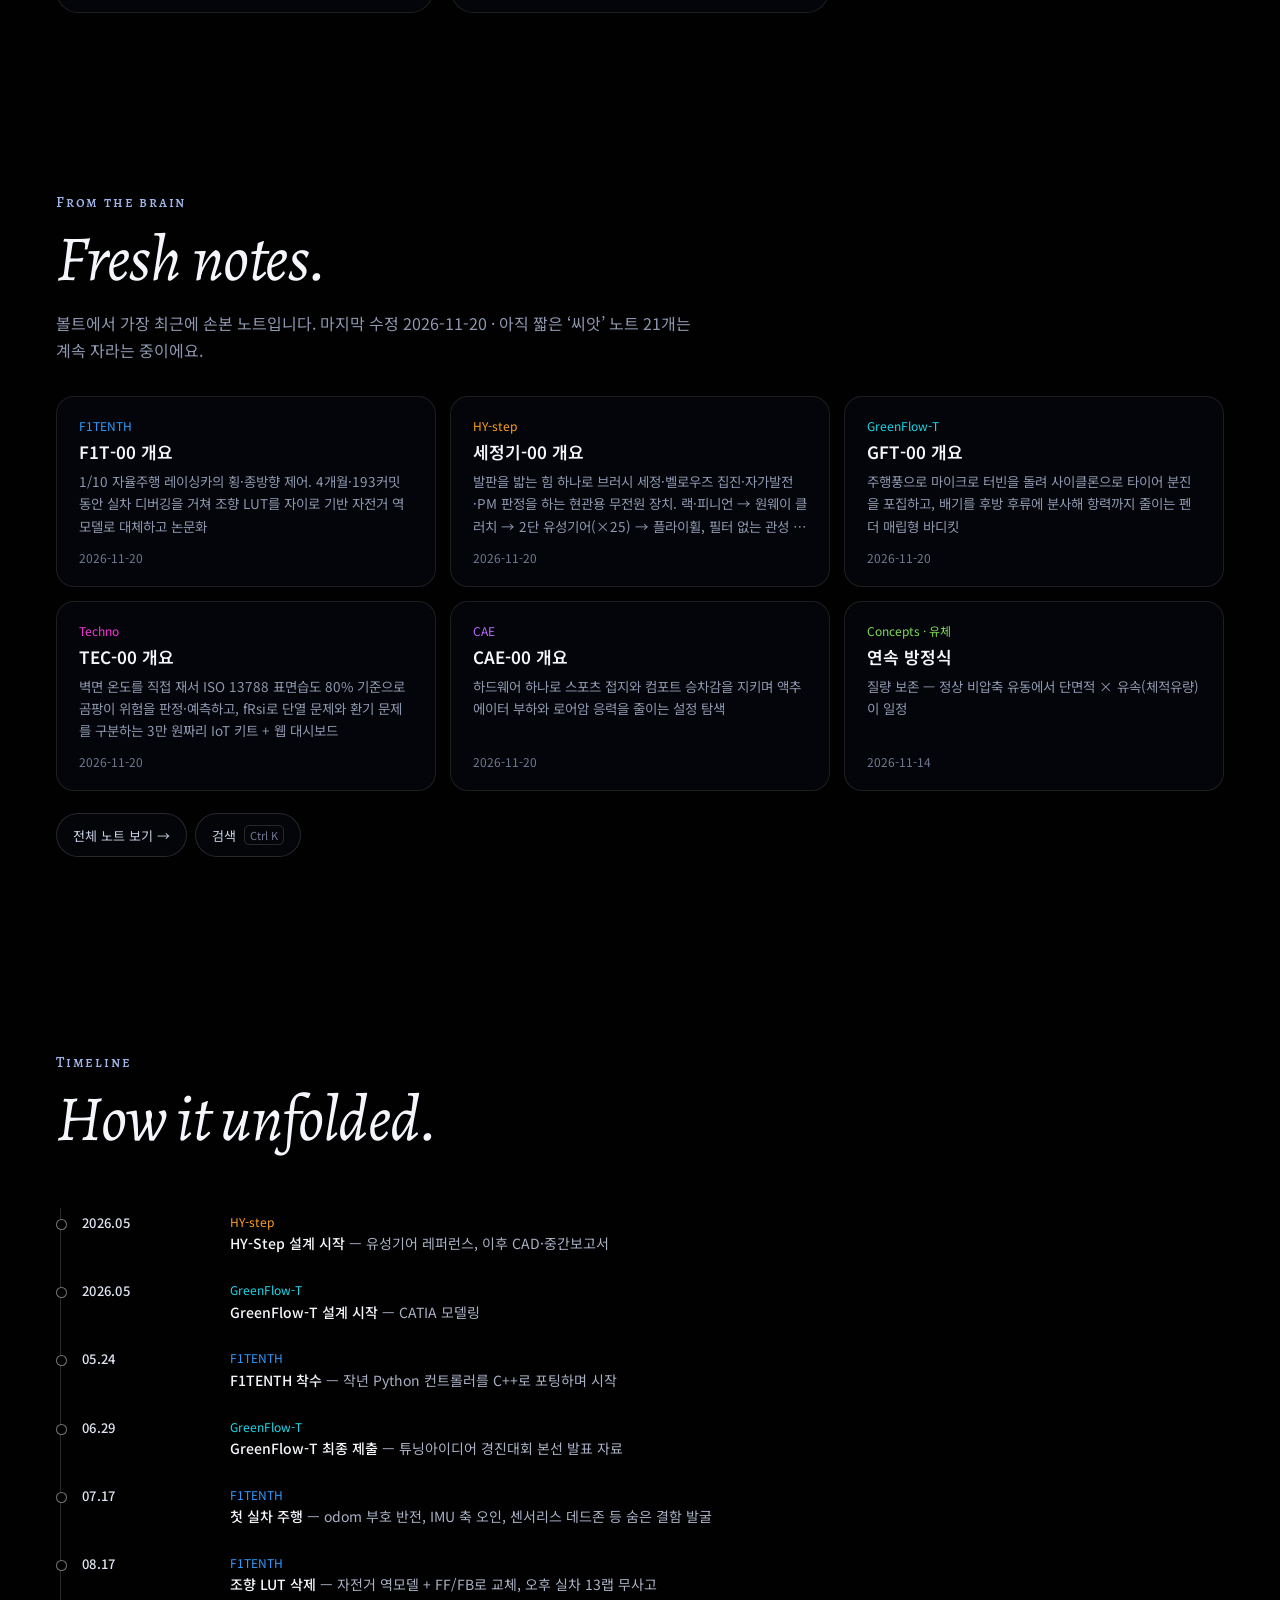
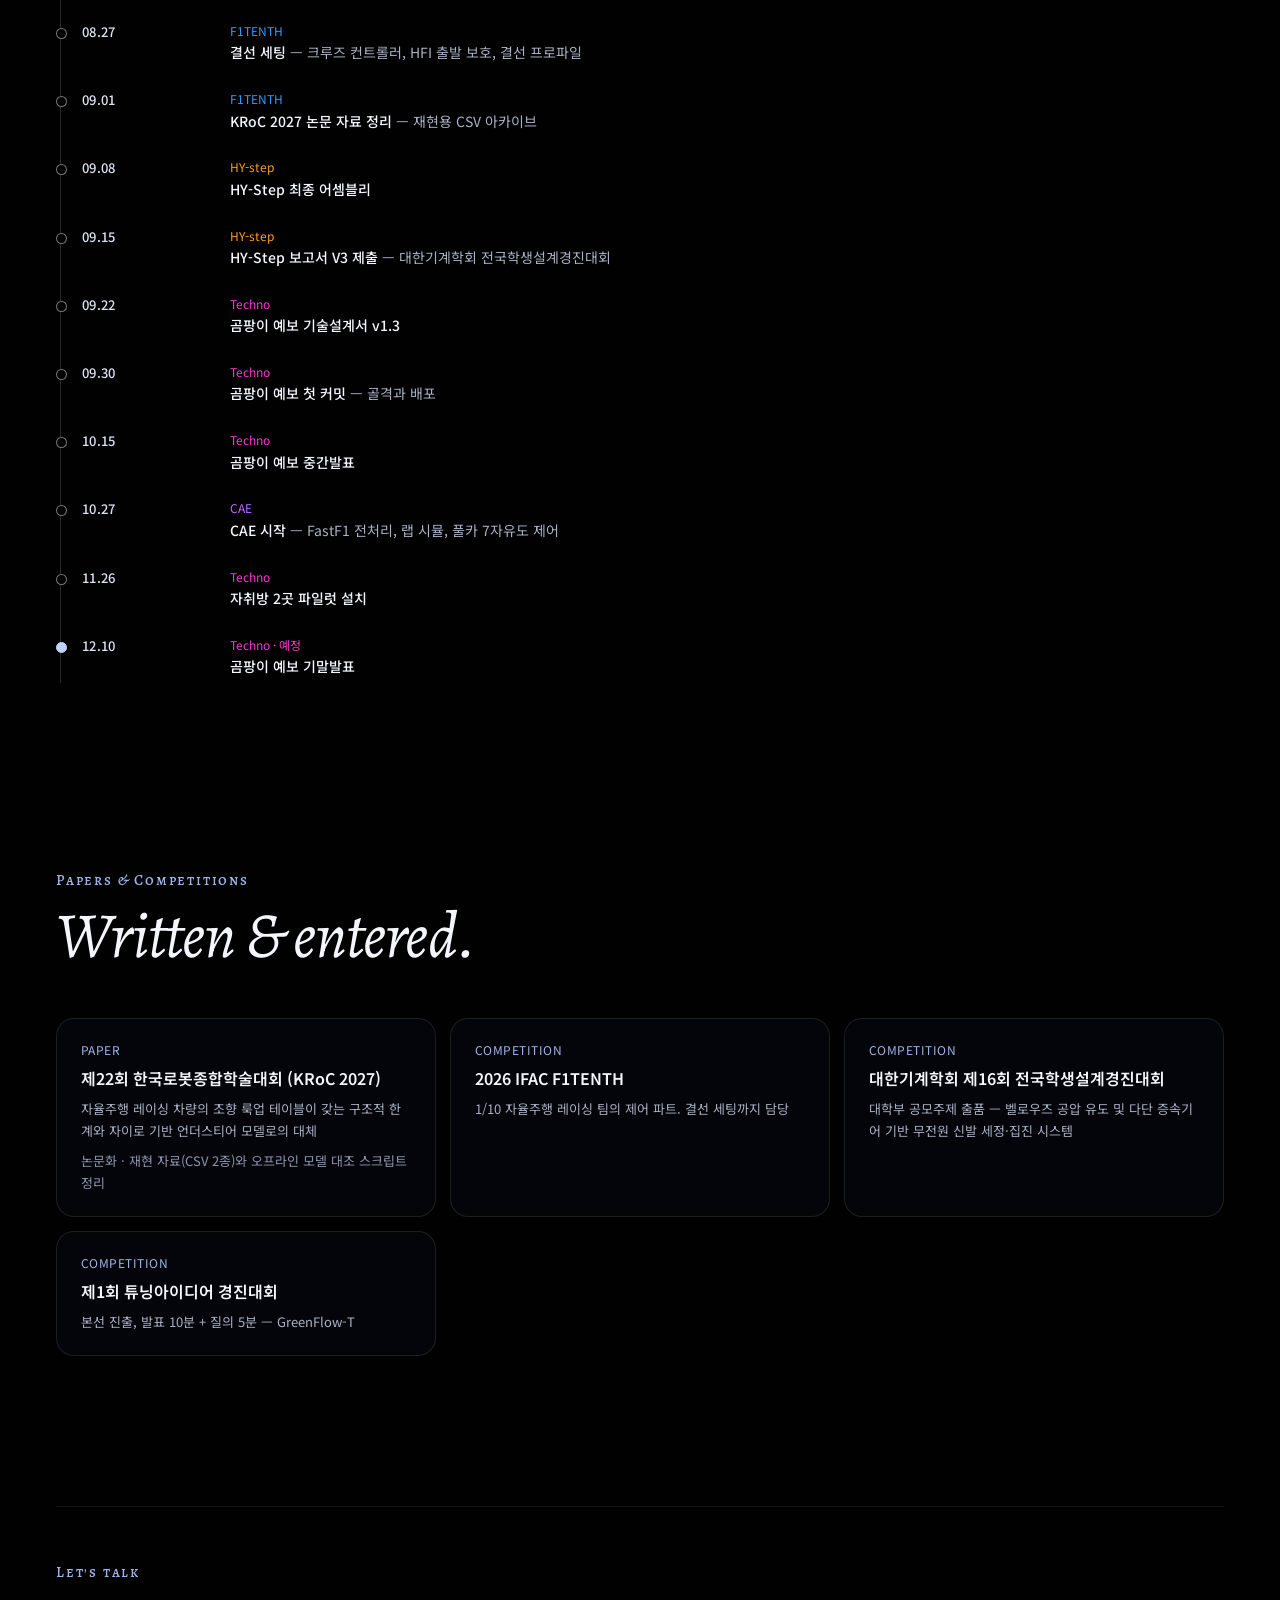
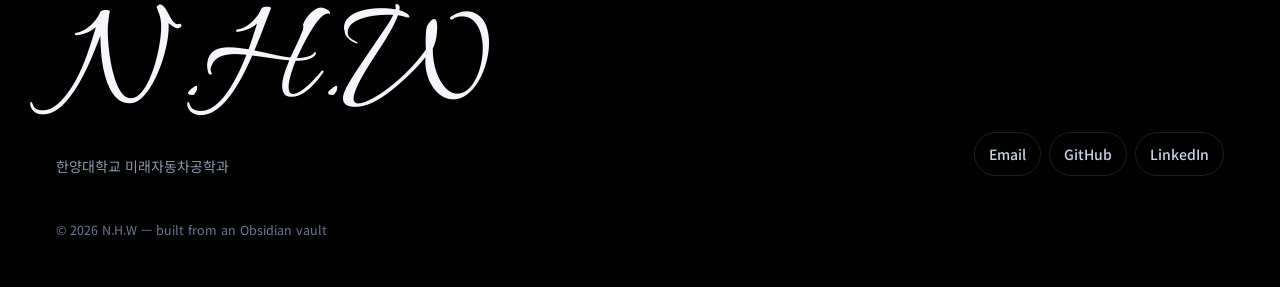
==== commit a4c22acd: "폰트 3단 위계: 시그니처 Allura · 제목 Alegreya Italic · 라벨 Alegreya SC · 기능 Noto Sans KR 과한 필기체(Allura)를 로고·푸터 " ====
--- a/index.html
+++ b/index.html
@@ -8,7 +8,7 @@
 <meta name="description" content="옵시디언 세컨드 브레인을 그대로 옮긴 N.H.W의 포트폴리오">
 <link rel="preconnect" href="https://fonts.googleapis.com">
 <link rel="preconnect" href="https://fonts.gstatic.com" crossorigin>
-<link rel="stylesheet" href="https://fonts.googleapis.com/css2?family=Allura&family=Sacramento&family=Parisienne&family=Italianno&family=Noto+Sans+KR:wght@300;400;500;600;700&display=swap">
+<link rel="stylesheet" href="https://fonts.googleapis.com/css2?family=Allura&family=Alegreya:ital,wght@1,400;1,500&family=Alegreya+SC:wght@400;500&family=Sacramento&family=Parisienne&family=Italianno&family=Noto+Sans+KR:wght@300;400;500;600;700&display=swap">
 <link rel="stylesheet" href="css/style.css">
 <script>
 /* 인트로가 돌 때는 첫 페인트부터 메인 UI(헤더·문구·범례)를 숨겨 둔다. 스크립트가 로드되기 전에 메인 화면이 잠깐 비치는 깜빡임 방지 */
--- a/css/style.css
+++ b/css/style.css
@@ -1,8 +1,16 @@
 /* N.H.W — Second Brain
-   --script / --k : 영문 필기체와 그 글자 크기 보정값 (js/app.js의 CONFIG.scriptFont로 바뀜) */
+   글꼴 위계 (3단)
+   ① 시그니처 --sig     : Allura — 로고·푸터의 N.H.W만 (인트로 이니셜 서명과 이어지는 브랜드 장치)
+   ② 제목     --script  : Alegreya Italic — 히어로·섹션 제목, 월드/프로젝트 이름 (.s)
+   ③ 라벨     --sc      : Alegreya SC 스몰캡 + 자간 — kicker·통계·메타·패널 소제목
+      기능     --body    : Noto Sans KR — 메뉴·버튼·힌트·날짜·푸터 링크
+   --script / --k / --script-style 은 js/app.js의 CONFIG.scriptFont로 바뀐다 (--k: 제목 크기 보정값) */
 :root {
-  --script: 'Allura', cursive;
-  --k: 1;
+  --script: 'Alegreya', serif;
+  --script-style: italic;
+  --k: 0.62;
+  --sig: 'Allura', cursive;
+  --sc: 'Alegreya SC', serif;
   --accent: #BFD3FF;
   --bg: #010102;
   --ink: #F4F6FB;
@@ -19,8 +27,7 @@
 a { color: #E6E9F2; } a:hover { color: #fff; }
 button { font: inherit; cursor: pointer; }
 button:focus-visible, a:focus-visible { outline: 2px solid #BFD3FF; outline-offset: 3px; }
-.s { font-family: var(--script); font-weight: 400; }
-.page { width: 100%; }
+.s { font-family: var(--script); font-style: var(--script-style); font-weight: 400; }.page { width: 100%; }
 
 /* ---------- hero ---------- */
 .brain { position: relative; height: 100vh; min-height: 680px; max-height: 1100px; overflow: hidden; }
@@ -31,9 +38,9 @@
 html.intro-lock { overflow: hidden; }   /* 인트로 동안 스크롤 잠금 */   /* 인트로 동안은 새까만 화면 (마법진 인트로가 그려진다) → 터지는 순간부터 배경이 떠오른다 */
 #brain-canvas { position: absolute; inset: 0; width: 100%; height: 100%; display: block; touch-action: pan-y; }
 .hdr { position: absolute; top: 0; left: 0; right: 0; display: flex; align-items: center; justify-content: space-between; gap: 16px; padding: 18px 40px; transition: opacity 700ms ease; z-index: 3; }
-.logo { display: inline-flex; align-items: center; min-height: 44px; text-decoration: none; color: var(--ink); font-size: calc(var(--k) * 34px); line-height: 1; }
+.logo { display: inline-flex; align-items: center; min-height: 44px; text-decoration: none; color: var(--ink); font-family: var(--sig); font-style: normal; font-size: 34px; line-height: 1; }
 .nav { display: flex; align-items: center; gap: 8px; }
-.nav-links { display: flex; gap: 2px; font-size: calc(var(--k) * 24px); }
+.nav-links { display: flex; gap: 2px; font-family: var(--body); font-style: normal; font-size: 14px; font-weight: 500; letter-spacing: .01em; }
 .navlink { display: inline-flex; align-items: center; min-height: 44px; padding: 0 14px; border-radius: 999px; color: var(--ink-3); text-decoration: none; transition: color .2s ease, background .2s ease; }
 .navlink:hover { color: #fff; background: rgba(255,255,255,.06); }
 .navlink.bordered { border: 1px solid rgba(255,255,255,0.12); }
@@ -46,31 +53,31 @@
 html.boot .hdr, html.boot .hero-copy, html.boot .legend, html.boot .cue { opacity: 0 !important; transition: none !important; }   /* 인트로 첫 페인트 전 깜빡임 방지: app.js 첫 render() 뒤에 boot 해제 */
 .hero-copy { position: absolute; left: 56px; bottom: 92px; max-width: 700px; pointer-events: none; z-index: 2; }
 .hero-copy.is-hidden { transform: translateY(16px); }
-.kicker { margin: 0 0 6px; font-size: calc(var(--k) * 28px); line-height: 1.2; color: #9FB4E8; }
-.hero-h1 { margin: 0; font-size: calc(var(--k) * 92px); line-height: 0.98; color: var(--ink); }
+.kicker { margin: 0 0 12px; font-family: var(--sc); font-style: normal; font-weight: 500; font-size: 15px; letter-spacing: .12em; line-height: 1.3; color: #9FB4E8; }
+.hero-h1 { margin: 0; font-size: calc(var(--k) * 92px); line-height: 1.04; letter-spacing: -0.01em; color: var(--ink); }
 .accent { color: var(--accent); }
 .hero-p { margin: 22px 0 0; max-width: 450px; font-size: 15px; line-height: 1.75; color: #A9B1C4; }
 .stats { margin: 26px 0 0; display: flex; gap: 34px; }
-.stats dt { font-size: calc(var(--k) * 24px); color: var(--muted); }
+.stats dt { font-family: var(--sc); font-style: normal; font-weight: 500; font-size: 13px; letter-spacing: .1em; color: var(--muted); }
 .stats dd { margin: 0; font-size: 26px; font-weight: 300; letter-spacing: -0.02em; color: var(--ink); }
 
 .legend { position: absolute; top: 92px; right: 32px; width: 236px; display: flex; flex-direction: column; gap: 4px; z-index: 2; }
-.legend-t { margin: 0 0 4px 12px; font-size: calc(var(--k) * 26px); color: var(--ink-2); }
+.legend-t { margin: 0 0 6px 12px; font-family: var(--sc); font-style: normal; font-weight: 500; font-size: 13px; letter-spacing: .12em; color: var(--ink-2); }
 .srow { display: flex; align-items: center; gap: 10px; min-height: 30px; padding: 0 12px; font-size: 12px; color: var(--muted); }
-.srow .lab { flex: 1; font-family: var(--script); font-size: calc(var(--k) * 21px); color: var(--ink-3); }
+.srow .lab { flex: 1; font-size: 13px; color: var(--ink-3); }
 .dot { flex: none; width: 7px; height: 7px; border-radius: 50%; }
 .proj-rows { display: flex; flex-direction: column; gap: 4px; }
 .lrow { display: flex; align-items: center; gap: 10px; min-height: 44px; padding: 0 12px; border-radius: 12px; background: rgba(8,10,18,0.45); border: 1px solid rgba(255,255,255,0.07); color: var(--ink-2); text-align: left; backdrop-filter: blur(8px); -webkit-backdrop-filter: blur(8px); transition: background .2s ease, border-color .2s ease; }
 .lrow:hover { background: rgba(255,255,255,.07); border-color: rgba(255,255,255,.22); }
-.lrow .lab { flex: 1; font-family: var(--script); font-size: calc(var(--k) * 25px); line-height: 1; }
+.lrow .lab { flex: 1; font-family: var(--script); font-style: var(--script-style); font-size: calc(var(--k) * 26px); line-height: 1.1; }
 
 .cue { position: absolute; left: 50%; bottom: 18px; transform: translateX(-50%); display: flex; flex-direction: column; align-items: center; gap: 6px; min-height: 44px; text-decoration: none; color: #9FB4E8; z-index: 2; }
-.cue-t { font-size: calc(var(--k) * 22px); line-height: 1; }
+.cue-t { font-family: var(--sc); font-style: normal; font-weight: 500; font-size: 12.5px; letter-spacing: .14em; line-height: 1; }
 .cue-track { position: relative; width: 1px; height: 34px; background: rgba(159,180,232,0.18); overflow: hidden; }
 .cue-line { position: absolute; inset: 0; background: #9FB4E8; animation: cue 2.2s ease-in-out infinite; }
 @keyframes cue { 0% { transform: scaleY(0); transform-origin: top; } 45% { transform: scaleY(1); transform-origin: top; } 55% { transform: scaleY(1); transform-origin: bottom; } 100% { transform: scaleY(0); transform-origin: bottom; } }
 
-.skip { position: absolute; right: 32px; bottom: 28px; padding: 0 20px; background: transparent; border-color: rgba(255,255,255,0.16); color: #A9B1C4; font-size: calc(var(--k) * 23px); z-index: 3; }
+.skip { position: absolute; right: 32px; bottom: 28px; padding: 0 20px; background: transparent; border-color: rgba(255,255,255,0.16); color: #A9B1C4; font-family: var(--body); font-style: normal; font-size: 13px; font-weight: 500; z-index: 3; }
 
 /* ---------- world ---------- */
 .world { position: absolute; inset: 0; pointer-events: none; z-index: 2; animation: wfade .9s cubic-bezier(.2,.7,.2,1) both; }
@@ -79,20 +86,20 @@
 @keyframes wleave { from { opacity: 1; transform: none; } to { opacity: 0; transform: translateY(-8px); } }
 @keyframes wfade { from { opacity: 0; transform: translateY(10px); } to { opacity: 1; transform: none; } }
 .wback { position: absolute; top: 88px; left: 36px; gap: 10px; padding: 0 18px 0 14px; background: rgba(8,10,18,0.6); border-color: rgba(255,255,255,0.16); color: var(--ink-2); pointer-events: auto; backdrop-filter: blur(10px); -webkit-backdrop-filter: blur(10px); }
-.back-t { font-size: calc(var(--k) * 23px); line-height: 1; }
+.back-t { font-family: var(--body); font-style: normal; font-size: 13.5px; font-weight: 500; line-height: 1; }
 .wpanel { position: absolute; left: 36px; top: 148px; bottom: 32px; width: 430px; overflow: auto; padding: 28px 28px 32px; border-radius: 22px; background: rgba(7,9,16,0.62); border: 1px solid rgba(255,255,255,0.08); pointer-events: auto; backdrop-filter: blur(18px); -webkit-backdrop-filter: blur(18px); }
 .wpanel::-webkit-scrollbar { width: 6px; } .wpanel::-webkit-scrollbar-thumb { background: rgba(255,255,255,.14); border-radius: 3px; }
-.wk { margin: 0; display: flex; align-items: center; gap: 10px; font-family: var(--script); font-size: calc(var(--k) * 28px); line-height: 1.1; }
+.wk { margin: 0; display: flex; align-items: center; gap: 10px; font-family: var(--sc); font-weight: 500; font-size: 14px; letter-spacing: .1em; line-height: 1.1; }
 .wk .dot { width: 8px; height: 8px; }
 .wk .kd { font-family: var(--body); font-size: 13px; letter-spacing: 0.02em; color: var(--muted); }
-.wscript { margin: 8px 0 0; font-family: var(--script); font-size: calc(var(--k) * 64px); line-height: 0.95; color: var(--ink); }
+.wscript { margin: 10px 0 0; font-family: var(--script); font-style: var(--script-style); font-size: calc(var(--k) * 64px); line-height: 1.02; color: var(--ink); }
 .wtitle { margin: 12px 0 0; font-size: 21px; font-weight: 600; line-height: 1.4; letter-spacing: -0.01em; color: var(--ink); }
 .wsum { margin: 12px 0 0; font-size: 14px; line-height: 1.75; color: #B3BBCD; }
 .meta { margin: 20px 0 0; }
 .meta div { display: flex; justify-content: space-between; gap: 18px; padding: 11px 0; border-top: 1px solid rgba(255,255,255,0.07); font-size: 13px; }
-.meta dt { flex: none; font-family: var(--script); font-size: calc(var(--k) * 22px); line-height: 1; color: var(--muted); }
+.meta dt { flex: none; font-family: var(--sc); font-weight: 500; font-size: 12.5px; letter-spacing: .1em; line-height: 1.55; color: var(--muted); }
 .meta dd { margin: 0; text-align: right; line-height: 1.55; color: var(--ink-2); }
-.sub { margin: 22px 0 8px; font-family: var(--script); font-size: calc(var(--k) * 28px); line-height: 1; color: var(--ink-2); }
+.sub { margin: 24px 0 10px; font-family: var(--sc); font-weight: 500; font-size: 13px; letter-spacing: .12em; line-height: 1.2; color: var(--ink-2); }
 .subnote { margin: -2px 0 12px; font-size: 12px; line-height: 1.6; color: var(--muted); }
 .secs { display: flex; flex-direction: column; gap: 6px; }
 .sechead.secrow { border: 1px solid rgba(255,255,255,0.06); border-radius: 14px; background: rgba(255,255,255,0.02); transition: background .2s ease, border-color .2s ease; }
@@ -111,7 +118,7 @@
 .ncard .ns { font-size: 12px; line-height: 1.6; color: var(--muted); }
 .ncard .nl { font-size: 11px; color: var(--faint); }
 .sechead { display: flex; align-items: center; gap: 10px; width: 100%; min-height: 46px; padding: 0 14px; border: 0; background: transparent; color: #E6E9F2; text-align: left; font-size: 14px; }
-.sechead .no { width: 30px; font-family: var(--script); font-size: calc(var(--k) * 24px); line-height: 1; }
+.sechead .no { width: 30px; font-size: 13px; font-weight: 600; font-variant-numeric: tabular-nums; line-height: 1; }
 .sechead .nm { flex: 1; font-weight: 500; }
 .sechead .ct { font-size: 12px; color: var(--muted); }
 .notes { display: flex; flex-wrap: wrap; gap: 6px; padding: 0 12px 12px; }
@@ -124,16 +131,16 @@
 .pcard { display: flex; flex-direction: column; gap: 6px; width: 100%; padding: 14px 16px; border-radius: 16px; background: rgba(255,255,255,0.035); border: 1px solid rgba(255,255,255,0.08); color: #E6E9F2; text-align: left; transition: border-color .25s ease, transform .25s ease; }
 .pcard:hover { border-color: rgba(255,255,255,.3); transform: translateY(-2px); }
 .pcard .row { display: flex; align-items: center; gap: 10px; width: 100%; }
-.pcard .lab { flex: 1; font-family: var(--script); font-size: calc(var(--k) * 32px); line-height: 1.05; color: var(--ink); }
+.pcard .lab { flex: 1; font-family: var(--script); font-style: var(--script-style); font-size: calc(var(--k) * 32px); line-height: 1.1; color: var(--ink); }
 .pcard .wt { font-size: 11px; color: var(--muted); }
 .pcard .dot { width: 9px; height: 9px; }
 .pcard .tt { font-size: 13px; font-weight: 500; line-height: 1.5; color: var(--ink-2); }
 .pcard .wh { font-size: 12px; color: var(--muted); }
-.whint { position: absolute; right: 36px; bottom: 28px; margin: 0; font-size: calc(var(--k) * 24px); color: var(--muted); }
+.whint { position: absolute; right: 36px; bottom: 28px; margin: 0; font-family: var(--body); font-style: normal; font-size: 13px; color: var(--muted); }
 
 /* ---------- about ---------- */
 .sec { padding: 140px 56px 110px; max-width: 1320px; margin: 0 auto; }
-.sec-h2 { margin: 4px 0 0; font-size: calc(var(--k) * 104px); line-height: 1; color: var(--ink); }
+.sec-h2 { margin: 4px 0 0; font-size: calc(var(--k) * 104px); line-height: 1.04; letter-spacing: -0.01em; color: var(--ink); }
 .about-grid { margin-top: 56px; display: grid; grid-template-columns: minmax(0, 5fr) minmax(0, 7fr); gap: 40px; align-items: start; }
 .about-col { display: flex; flex-direction: column; gap: 20px; }
 .ph { border: 1px dashed rgba(255,255,255,0.18); background-image: repeating-linear-gradient(135deg, rgba(255,255,255,.025) 0 10px, transparent 10px 20px); }
@@ -164,7 +171,7 @@
 .list b { font-weight: 500; color: var(--ink); }
 .dim { color: var(--muted); }
 .skills { margin: 12px 0 0; display: flex; flex-direction: column; gap: 9px; }
-.skills dt { font-family: var(--script); font-size: calc(var(--k) * 20px); line-height: 1; color: var(--muted); }
+.skills dt { font-family: var(--sc); font-weight: 500; font-size: 12px; letter-spacing: .1em; line-height: 1.3; color: var(--muted); }
 .skills dd { margin: 2px 0 0; font-size: 12.5px; line-height: 1.55; color: var(--ink-3); }
 .cards { grid-template-columns: repeat(auto-fit, minmax(210px, 1fr)); }
 
@@ -209,7 +216,7 @@
 .tl-list li { position: relative; display: grid; grid-template-columns: 130px 1fr; gap: 18px; padding: 12px 0; }
 .tl-list li::before { content: ""; position: absolute; left: -26px; top: 19px; width: 9px; height: 9px; border-radius: 50%; border: 1px solid rgba(255,255,255,.45); background: var(--bg); }
 .tl-list li.next::before { border-color: var(--accent); background: var(--accent); }
-.tl-list time { font-family: var(--script); font-size: calc(var(--k) * 26px); line-height: 1.2; color: var(--ink-2); }
+.tl-list time { font-size: 13px; font-weight: 500; font-variant-numeric: tabular-nums; letter-spacing: .02em; line-height: 1.7; color: var(--ink-2); }
 .tl-list p { margin: 0; font-size: 14px; line-height: 1.7; color: #A9B1C4; }
 .tl-list b { font-weight: 500; color: var(--ink); }
 
@@ -222,10 +229,10 @@
 
 .foot { padding-top: 40px; padding-bottom: 48px; }
 .foot-row { border-top: 1px solid rgba(255,255,255,0.08); padding-top: 56px; display: flex; flex-wrap: wrap; align-items: flex-end; justify-content: space-between; gap: 32px; }
-.foot-big { margin: 0; font-size: calc(var(--k) * 150px); line-height: 1; color: var(--ink); }
+.foot-big { margin: 0; font-family: var(--sig); font-style: normal; font-size: 150px; line-height: 1; color: var(--ink); }   /* ① 시그니처 */
 .foot-sub { margin: 12px 0 0; font-size: 14px; color: var(--muted); }
-.foot-links { list-style: none; margin: 0; padding: 0; display: flex; flex-wrap: wrap; gap: 8px; font-size: calc(var(--k) * 24px); }
-.copy { margin: 44px 0 0; font-size: calc(var(--k) * 21px); color: var(--faint); }
+.foot-links { list-style: none; margin: 0; padding: 0; display: flex; flex-wrap: wrap; gap: 8px; font-family: var(--body); font-style: normal; font-size: 14px; font-weight: 500; }
+.copy { margin: 44px 0 0; font-family: var(--body); font-style: normal; font-size: 12.5px; color: var(--faint); }
 
 /* ---------- note reader (#/note/…) — 읽기용이라 필기체 없이 차분하게 ---------- */
 html.rd-on { overflow: hidden; }
@@ -354,7 +361,7 @@
   .nav-links, .legend, .cue, .hero-p, .whint { display: none; }
   .hero-copy { left: 20px; right: 20px; bottom: 76px; max-width: none; }
   .hero-h1 { font-size: calc(var(--k) * 50px); }
-  .kicker { font-size: calc(var(--k) * 22px); }
+  .kicker { font-size: 13px; }
   .hero-copy .stats dd { font-size: 22px; }
   .stats { gap: 22px; }
   .wback { top: 76px; left: 14px; }
@@ -364,7 +371,7 @@
   .proj-grid, .aw-list { grid-template-columns: minmax(0, 1fr); }
   .tl-list li { grid-template-columns: 1fr; gap: 2px; }
   .sec-h2 { font-size: calc(var(--k) * 66px); }
-  .foot-big { font-size: calc(var(--k) * 88px); }
+  .foot-big { font-size: 88px; }
 }
 @media (prefers-reduced-motion: reduce) {
   html { scroll-behavior: auto; }
